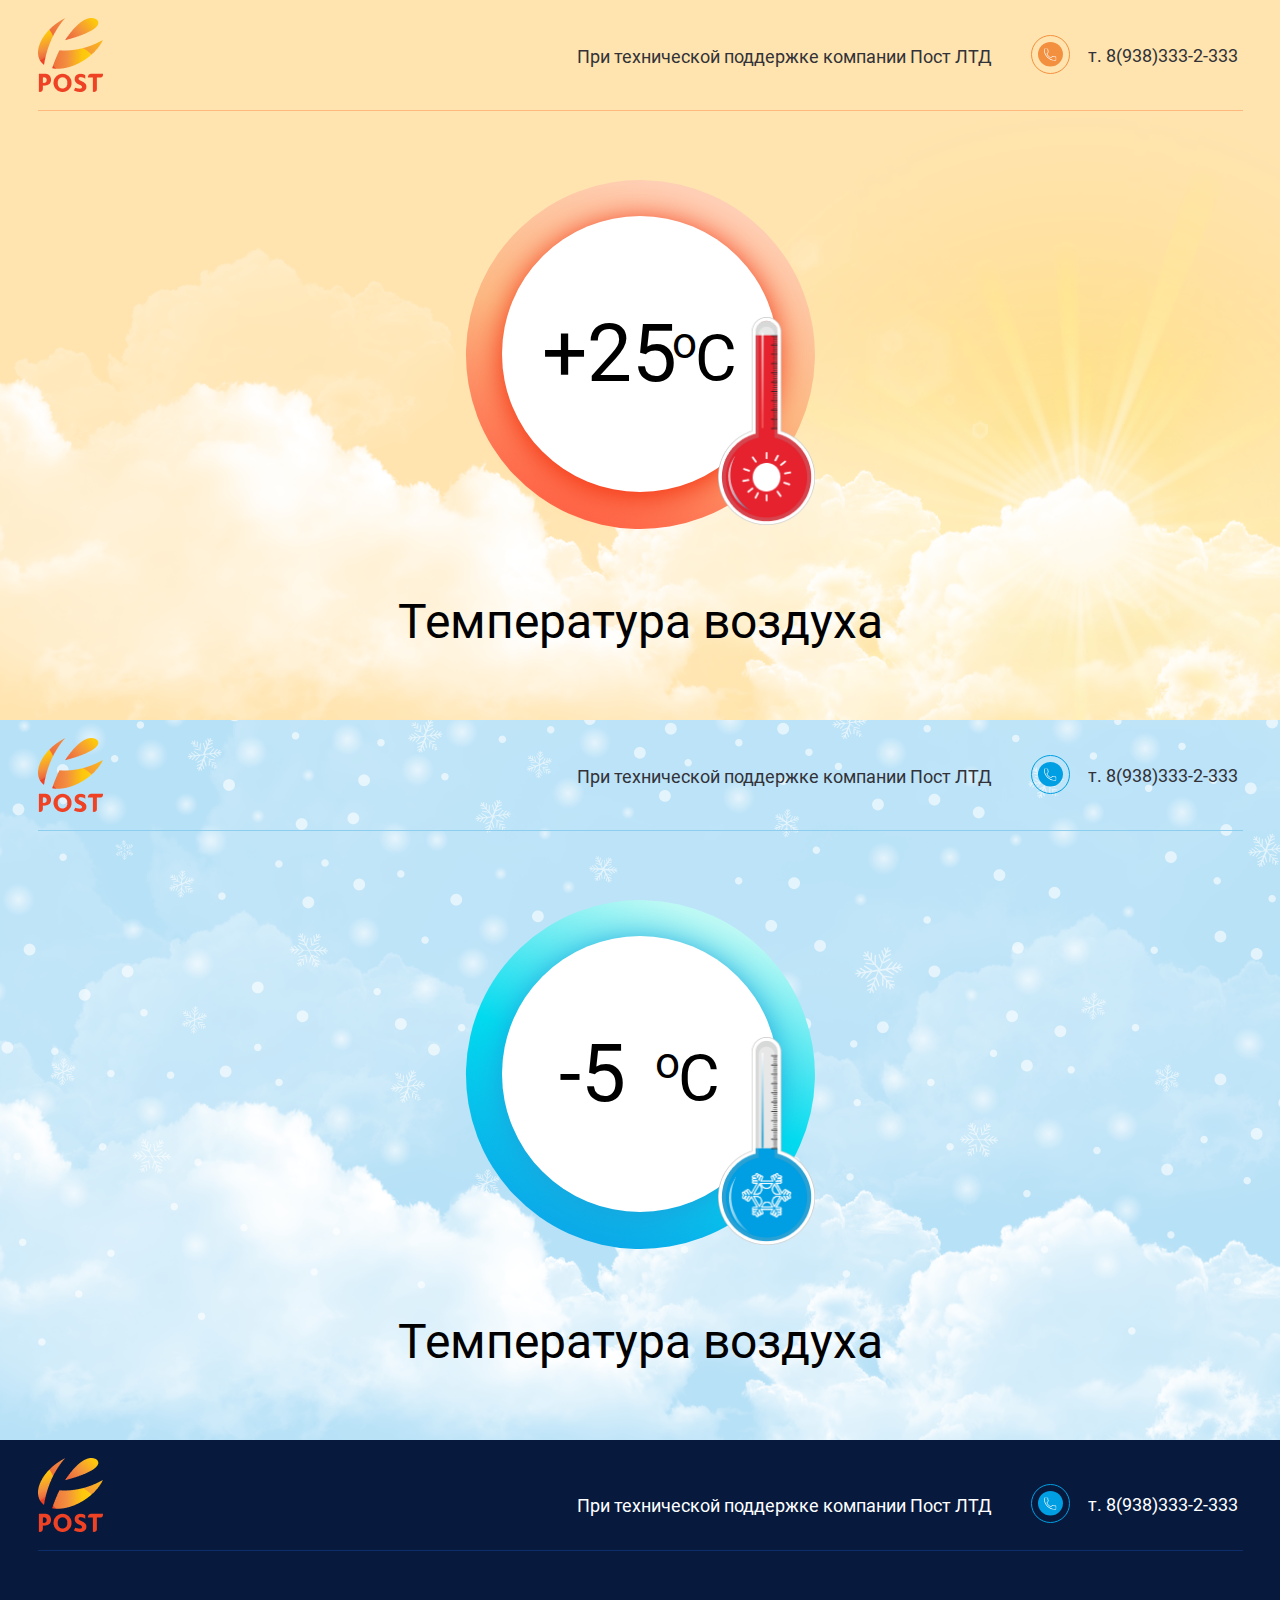
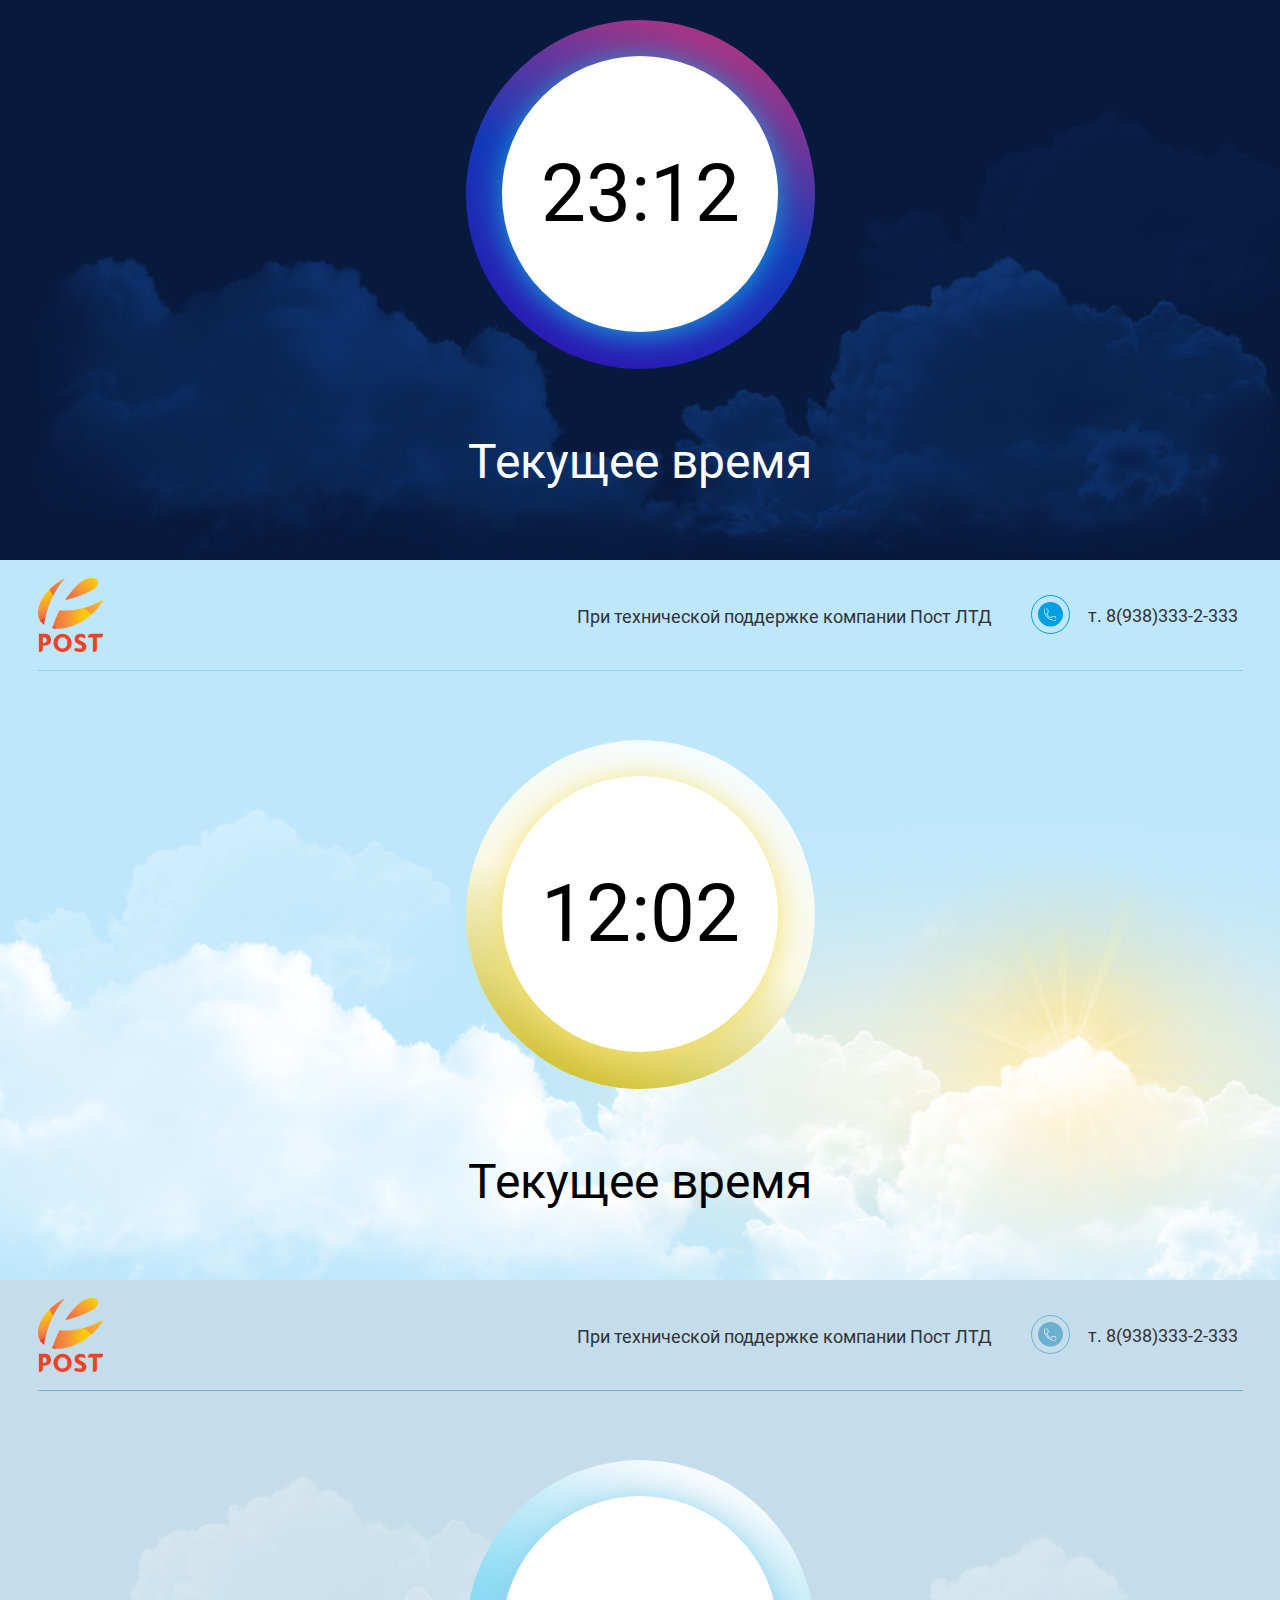
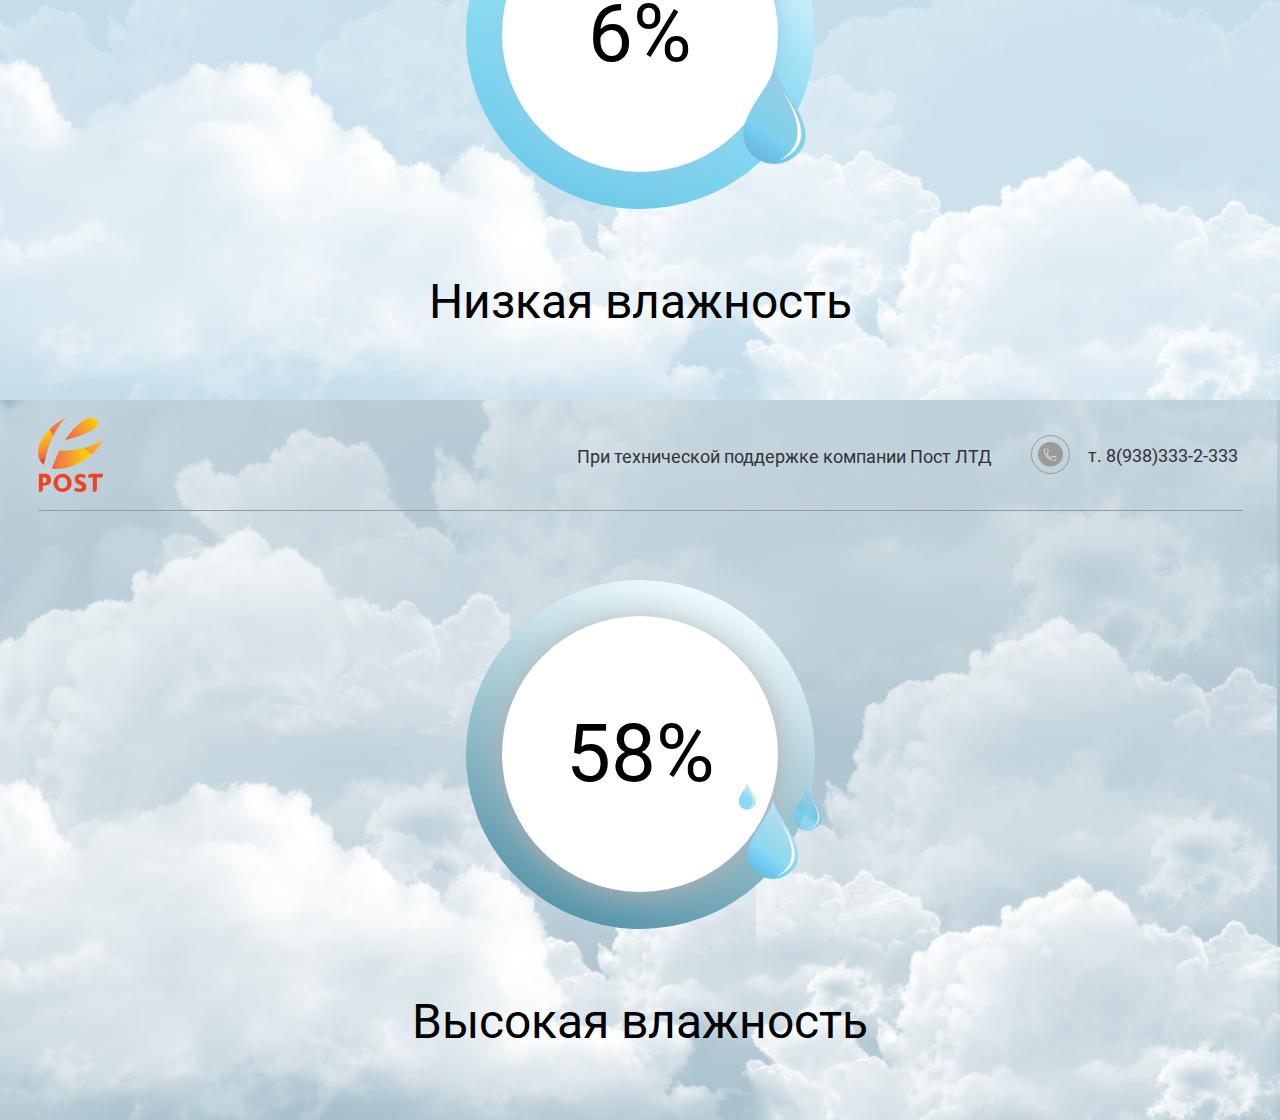
==== markup/index.html @ 9f325e2d "28/10" ====
<!DOCTYPE html>
<html lang="ru">

<head>
  <meta charset="UTF-8">
  <title>Погода</title>
  <meta name="viewport" content="width=device-width, initial-scale=1.0, maximum-scale=1.0">
  <meta name="cmsmagazine" content="5a7189a28fb3dc68238dbdb44c9ea99c">
  <link rel="icon" type="image/png" sizes="16x16" href="">
  <link rel="stylesheet" href="css/style.min.css" data-inprogress="">

</head>

<body>
  <!-- Основной контент -->
  <div class="wrapper">
    <div class="box box_1">
      <div class="container">
        <header class="header">
          <img src="img/logo.png" class="logo">
          <div class="top_content">
            <p>При технической поддержке компании Пост ЛТД</p>
            <a href="tel:+8(938)333-2-333">
              <span class="svg">
                <svg width="39" height="40" viewBox="0 0 39 40" fill="none" xmlns="http://www.w3.org/2000/svg">
                  <g>
                    <ellipse cx="19.4727" cy="19.25" rx="12.4727" ry="12.25" fill="#F3903F"></ellipse>
                  </g>
                  <g clip-path="url(#clip0)">
                    <path d="M24.3961 21.513C23.6268 21.513 22.8732 21.395 22.1583 21.1629C21.8097 21.045 21.4145 21.1359 21.1848 21.3654L19.7688 22.4157C18.1447 21.5646 17.1049 20.544 16.2489 18.9592L17.2893 17.6014C17.5513 17.3435 17.6451 16.9676 17.5329 16.615C17.2959 15.9096 17.1751 15.1688 17.1751 14.4145C17.1751 13.8813 16.7333 13.4474 16.1904 13.4474H13.8928C13.3499 13.4474 12.9081 13.8813 12.9081 14.4145C12.9081 20.6355 18.062 25.6974 24.3961 25.6974C24.939 25.6974 25.3808 25.2635 25.3808 24.7303V22.4801C25.3808 21.9469 24.939 21.513 24.3961 21.513ZM24.7244 24.7303C24.7244 24.9082 24.5767 25.0526 24.3961 25.0526C18.4237 25.0526 13.5646 20.2803 13.5646 14.4145C13.5646 14.2365 13.7123 14.0921 13.8928 14.0921H16.1904C16.371 14.0921 16.5187 14.2365 16.5187 14.4145C16.5187 15.2378 16.65 16.0463 16.9073 16.8129C16.9453 16.9335 16.9145 17.0579 16.7944 17.1804L15.5996 18.7342C15.5241 18.8328 15.5123 18.965 15.5694 19.0746C16.5429 20.9527 17.7252 22.1146 19.6513 23.0836C19.7622 23.1403 19.8981 23.1287 19.9985 23.054L21.6148 21.8509C21.7027 21.7658 21.832 21.7361 21.9489 21.7741C22.734 22.0288 23.5572 22.1578 24.3962 22.1578C24.5767 22.1578 24.7244 22.3022 24.7244 22.4801L24.7244 24.7303Z" fill="white"></path>
                  </g>
                  <circle cx="19.5" cy="19.5" r="19" stroke="#F3903F"></circle>
                  <defs>
                    <filter id="filter0_d" x="3" y="7" width="32.9454" height="32.5" filterUnits="userSpaceOnUse" color-interpolation-filters="sRGB">
                      <feFlood flood-opacity="0" result="BackgroundImageFix"></feFlood>
                      <feColorMatrix in="SourceAlpha" type="matrix" values="0 0 0 0 0 0 0 0 0 0 0 0 0 0 0 0 0 0 127 0"></feColorMatrix>
                      <feOffset dy="4"></feOffset>
                      <feGaussianBlur stdDeviation="2"></feGaussianBlur>
                      <feColorMatrix type="matrix" values="0 0 0 0 0.9875 0 0 0 0 0.67294 0 0 0 0 0.415573 0 0 0 1 0"></feColorMatrix>
                      <feBlend mode="normal" in2="BackgroundImageFix" result="effect1_dropShadow"></feBlend>
                      <feBlend mode="normal" in="SourceGraphic" in2="effect1_dropShadow" result="shape"></feBlend>
                    </filter>
                    <clipPath id="clip0">
                      <rect width="12.4727" height="12.25" fill="white" transform="translate(12.9081 13.4474)"></rect>
                    </clipPath>
                  </defs>
                </svg>
              </span>
              т. 8(938)333-2-333
            </a>
          </div>
        </header>
        <div class="content">
          <div class="weather_box">
            <span class="circle_about"></span>
            <div class="circle">
              <p class="temperature"><strong>+25</strong><span class="cels">C</span><img src="img/icon_1.png" class="icon"></p>
            </div>
          </div>
          <p>Температура воздуха</p>
        </div>
      </div>
    </div>
    <div class="box box_2">
      <div class="container">
        <header class="header">
          <img src="img/logo.png" class="logo">
          <div class="top_content">
            <p>При технической поддержке компании Пост ЛТД</p>
            <a href="tel:+8(938)333-2-333">
              <span class="svg">
                <svg width="39" height="40" viewBox="0 0 39 40" fill="none" xmlns="http://www.w3.org/2000/svg">
                  <g>
                    <ellipse cx="19.4727" cy="19.25" rx="12.4727" ry="12.25" fill="#009ee2"></ellipse>
                  </g>
                  <g clip-path="url(#clip0)">
                    <path d="M24.3961 21.513C23.6268 21.513 22.8732 21.395 22.1583 21.1629C21.8097 21.045 21.4145 21.1359 21.1848 21.3654L19.7688 22.4157C18.1447 21.5646 17.1049 20.544 16.2489 18.9592L17.2893 17.6014C17.5513 17.3435 17.6451 16.9676 17.5329 16.615C17.2959 15.9096 17.1751 15.1688 17.1751 14.4145C17.1751 13.8813 16.7333 13.4474 16.1904 13.4474H13.8928C13.3499 13.4474 12.9081 13.8813 12.9081 14.4145C12.9081 20.6355 18.062 25.6974 24.3961 25.6974C24.939 25.6974 25.3808 25.2635 25.3808 24.7303V22.4801C25.3808 21.9469 24.939 21.513 24.3961 21.513ZM24.7244 24.7303C24.7244 24.9082 24.5767 25.0526 24.3961 25.0526C18.4237 25.0526 13.5646 20.2803 13.5646 14.4145C13.5646 14.2365 13.7123 14.0921 13.8928 14.0921H16.1904C16.371 14.0921 16.5187 14.2365 16.5187 14.4145C16.5187 15.2378 16.65 16.0463 16.9073 16.8129C16.9453 16.9335 16.9145 17.0579 16.7944 17.1804L15.5996 18.7342C15.5241 18.8328 15.5123 18.965 15.5694 19.0746C16.5429 20.9527 17.7252 22.1146 19.6513 23.0836C19.7622 23.1403 19.8981 23.1287 19.9985 23.054L21.6148 21.8509C21.7027 21.7658 21.832 21.7361 21.9489 21.7741C22.734 22.0288 23.5572 22.1578 24.3962 22.1578C24.5767 22.1578 24.7244 22.3022 24.7244 22.4801L24.7244 24.7303Z" fill="white"></path>
                  </g>
                  <circle cx="19.5" cy="19.5" r="19" stroke="#009ee2"></circle>
                  <defs>
                    <filter id="filter0_d" x="3" y="7" width="32.9454" height="32.5" filterUnits="userSpaceOnUse" color-interpolation-filters="sRGB">
                      <feFlood flood-opacity="0" result="BackgroundImageFix"></feFlood>
                      <feColorMatrix in="SourceAlpha" type="matrix" values="0 0 0 0 0 0 0 0 0 0 0 0 0 0 0 0 0 0 127 0"></feColorMatrix>
                      <feOffset dy="4"></feOffset>
                      <feGaussianBlur stdDeviation="2"></feGaussianBlur>
                      <feColorMatrix type="matrix" values="0 0 0 0 0.9875 0 0 0 0 0.67294 0 0 0 0 0.415573 0 0 0 1 0"></feColorMatrix>
                      <feBlend mode="normal" in2="BackgroundImageFix" result="effect1_dropShadow"></feBlend>
                      <feBlend mode="normal" in="SourceGraphic" in2="effect1_dropShadow" result="shape"></feBlend>
                    </filter>
                    <clipPath id="clip0">
                      <rect width="12.4727" height="12.25" fill="white" transform="translate(12.9081 13.4474)"></rect>
                    </clipPath>
                  </defs>
                </svg>
              </span>
              т. 8(938)333-2-333
            </a>
          </div>
        </header>
        <div class="content">
          <div class="weather_box">
            <span class="circle_about"></span>
            <div class="circle">
              <p class="temperature"><strong>-5</strong><span class="cels">C</span><img src="img/icon_3.png" class="icon"></p>
            </div>
          </div>
          <p>Температура воздуха</p>
        </div>
      </div>
    </div>
    <div class="box box_3">
      <div class="container">
        <header class="header">
          <img src="img/logo.png" class="logo">
          <div class="top_content">
            <p>При технической поддержке компании Пост ЛТД</p>
            <a href="tel:+8(938)333-2-333">
              <span class="svg">
                <svg width="39" height="40" viewBox="0 0 39 40" fill="none" xmlns="http://www.w3.org/2000/svg">
                  <g>
                    <ellipse cx="19.4727" cy="19.25" rx="12.4727" ry="12.25" fill="#009ee2"></ellipse>
                  </g>
                  <g clip-path="url(#clip0)">
                    <path d="M24.3961 21.513C23.6268 21.513 22.8732 21.395 22.1583 21.1629C21.8097 21.045 21.4145 21.1359 21.1848 21.3654L19.7688 22.4157C18.1447 21.5646 17.1049 20.544 16.2489 18.9592L17.2893 17.6014C17.5513 17.3435 17.6451 16.9676 17.5329 16.615C17.2959 15.9096 17.1751 15.1688 17.1751 14.4145C17.1751 13.8813 16.7333 13.4474 16.1904 13.4474H13.8928C13.3499 13.4474 12.9081 13.8813 12.9081 14.4145C12.9081 20.6355 18.062 25.6974 24.3961 25.6974C24.939 25.6974 25.3808 25.2635 25.3808 24.7303V22.4801C25.3808 21.9469 24.939 21.513 24.3961 21.513ZM24.7244 24.7303C24.7244 24.9082 24.5767 25.0526 24.3961 25.0526C18.4237 25.0526 13.5646 20.2803 13.5646 14.4145C13.5646 14.2365 13.7123 14.0921 13.8928 14.0921H16.1904C16.371 14.0921 16.5187 14.2365 16.5187 14.4145C16.5187 15.2378 16.65 16.0463 16.9073 16.8129C16.9453 16.9335 16.9145 17.0579 16.7944 17.1804L15.5996 18.7342C15.5241 18.8328 15.5123 18.965 15.5694 19.0746C16.5429 20.9527 17.7252 22.1146 19.6513 23.0836C19.7622 23.1403 19.8981 23.1287 19.9985 23.054L21.6148 21.8509C21.7027 21.7658 21.832 21.7361 21.9489 21.7741C22.734 22.0288 23.5572 22.1578 24.3962 22.1578C24.5767 22.1578 24.7244 22.3022 24.7244 22.4801L24.7244 24.7303Z" fill="white"></path>
                  </g>
                  <circle cx="19.5" cy="19.5" r="19" stroke="#009ee2"></circle>
                  <defs>
                    <filter id="filter0_d" x="3" y="7" width="32.9454" height="32.5" filterUnits="userSpaceOnUse" color-interpolation-filters="sRGB">
                      <feFlood flood-opacity="0" result="BackgroundImageFix"></feFlood>
                      <feColorMatrix in="SourceAlpha" type="matrix" values="0 0 0 0 0 0 0 0 0 0 0 0 0 0 0 0 0 0 127 0"></feColorMatrix>
                      <feOffset dy="4"></feOffset>
                      <feGaussianBlur stdDeviation="2"></feGaussianBlur>
                      <feColorMatrix type="matrix" values="0 0 0 0 0.9875 0 0 0 0 0.67294 0 0 0 0 0.415573 0 0 0 1 0"></feColorMatrix>
                      <feBlend mode="normal" in2="BackgroundImageFix" result="effect1_dropShadow"></feBlend>
                      <feBlend mode="normal" in="SourceGraphic" in2="effect1_dropShadow" result="shape"></feBlend>
                    </filter>
                    <clipPath id="clip0">
                      <rect width="12.4727" height="12.25" fill="white" transform="translate(12.9081 13.4474)"></rect>
                    </clipPath>
                  </defs>
                </svg>
              </span>
              т. 8(938)333-2-333
            </a>
          </div>
        </header>
        <div class="content">
          <div class="weather_box">
            <span class="circle_about"></span>
            <div class="circle">
              <p class="temperature"><strong>23:12</strong></p>
            </div>
          </div>
          <p>Текущее время</p>
        </div>
      </div>
    </div>
    <div class="box box_4">
      <div class="container">
        <header class="header">
          <img src="img/logo.png" class="logo">
          <div class="top_content">
            <p>При технической поддержке компании Пост ЛТД</p>
            <a href="tel:+8(938)333-2-333">
              <span class="svg">
                <svg width="39" height="40" viewBox="0 0 39 40" fill="none" xmlns="http://www.w3.org/2000/svg">
                  <g>
                    <ellipse cx="19.4727" cy="19.25" rx="12.4727" ry="12.25" fill="#009ee2"></ellipse>
                  </g>
                  <g clip-path="url(#clip0)">
                    <path d="M24.3961 21.513C23.6268 21.513 22.8732 21.395 22.1583 21.1629C21.8097 21.045 21.4145 21.1359 21.1848 21.3654L19.7688 22.4157C18.1447 21.5646 17.1049 20.544 16.2489 18.9592L17.2893 17.6014C17.5513 17.3435 17.6451 16.9676 17.5329 16.615C17.2959 15.9096 17.1751 15.1688 17.1751 14.4145C17.1751 13.8813 16.7333 13.4474 16.1904 13.4474H13.8928C13.3499 13.4474 12.9081 13.8813 12.9081 14.4145C12.9081 20.6355 18.062 25.6974 24.3961 25.6974C24.939 25.6974 25.3808 25.2635 25.3808 24.7303V22.4801C25.3808 21.9469 24.939 21.513 24.3961 21.513ZM24.7244 24.7303C24.7244 24.9082 24.5767 25.0526 24.3961 25.0526C18.4237 25.0526 13.5646 20.2803 13.5646 14.4145C13.5646 14.2365 13.7123 14.0921 13.8928 14.0921H16.1904C16.371 14.0921 16.5187 14.2365 16.5187 14.4145C16.5187 15.2378 16.65 16.0463 16.9073 16.8129C16.9453 16.9335 16.9145 17.0579 16.7944 17.1804L15.5996 18.7342C15.5241 18.8328 15.5123 18.965 15.5694 19.0746C16.5429 20.9527 17.7252 22.1146 19.6513 23.0836C19.7622 23.1403 19.8981 23.1287 19.9985 23.054L21.6148 21.8509C21.7027 21.7658 21.832 21.7361 21.9489 21.7741C22.734 22.0288 23.5572 22.1578 24.3962 22.1578C24.5767 22.1578 24.7244 22.3022 24.7244 22.4801L24.7244 24.7303Z" fill="white"></path>
                  </g>
                  <circle cx="19.5" cy="19.5" r="19" stroke="#009ee2"></circle>
                  <defs>
                    <filter id="filter0_d" x="3" y="7" width="32.9454" height="32.5" filterUnits="userSpaceOnUse" color-interpolation-filters="sRGB">
                      <feFlood flood-opacity="0" result="BackgroundImageFix"></feFlood>
                      <feColorMatrix in="SourceAlpha" type="matrix" values="0 0 0 0 0 0 0 0 0 0 0 0 0 0 0 0 0 0 127 0"></feColorMatrix>
                      <feOffset dy="4"></feOffset>
                      <feGaussianBlur stdDeviation="2"></feGaussianBlur>
                      <feColorMatrix type="matrix" values="0 0 0 0 0.9875 0 0 0 0 0.67294 0 0 0 0 0.415573 0 0 0 1 0"></feColorMatrix>
                      <feBlend mode="normal" in2="BackgroundImageFix" result="effect1_dropShadow"></feBlend>
                      <feBlend mode="normal" in="SourceGraphic" in2="effect1_dropShadow" result="shape"></feBlend>
                    </filter>
                    <clipPath id="clip0">
                      <rect width="12.4727" height="12.25" fill="white" transform="translate(12.9081 13.4474)"></rect>
                    </clipPath>
                  </defs>
                </svg>
              </span>
              т. 8(938)333-2-333
            </a>
          </div>
        </header>
        <div class="content">
          <div class="weather_box">
            <span class="circle_about"></span>
            <div class="circle">
              <p class="temperature"><strong>12:02</strong></p>
            </div>
          </div>
          <p>Текущее время</p>
        </div>
      </div>
    </div>
    <div class="box box_5">
      <div class="container">
        <header class="header">
          <img src="img/logo.png" class="logo">
          <div class="top_content">
            <p>При технической поддержке компании Пост ЛТД</p>
            <a href="tel:+8(938)333-2-333">
              <span class="svg">
                <svg width="39" height="40" viewBox="0 0 39 40" fill="none" xmlns="http://www.w3.org/2000/svg">
                  <g>
                    <ellipse cx="19.4727" cy="19.25" rx="12.4727" ry="12.25" fill="#6bb1cf"></ellipse>
                  </g>
                  <g clip-path="url(#clip0)">
                    <path d="M24.3961 21.513C23.6268 21.513 22.8732 21.395 22.1583 21.1629C21.8097 21.045 21.4145 21.1359 21.1848 21.3654L19.7688 22.4157C18.1447 21.5646 17.1049 20.544 16.2489 18.9592L17.2893 17.6014C17.5513 17.3435 17.6451 16.9676 17.5329 16.615C17.2959 15.9096 17.1751 15.1688 17.1751 14.4145C17.1751 13.8813 16.7333 13.4474 16.1904 13.4474H13.8928C13.3499 13.4474 12.9081 13.8813 12.9081 14.4145C12.9081 20.6355 18.062 25.6974 24.3961 25.6974C24.939 25.6974 25.3808 25.2635 25.3808 24.7303V22.4801C25.3808 21.9469 24.939 21.513 24.3961 21.513ZM24.7244 24.7303C24.7244 24.9082 24.5767 25.0526 24.3961 25.0526C18.4237 25.0526 13.5646 20.2803 13.5646 14.4145C13.5646 14.2365 13.7123 14.0921 13.8928 14.0921H16.1904C16.371 14.0921 16.5187 14.2365 16.5187 14.4145C16.5187 15.2378 16.65 16.0463 16.9073 16.8129C16.9453 16.9335 16.9145 17.0579 16.7944 17.1804L15.5996 18.7342C15.5241 18.8328 15.5123 18.965 15.5694 19.0746C16.5429 20.9527 17.7252 22.1146 19.6513 23.0836C19.7622 23.1403 19.8981 23.1287 19.9985 23.054L21.6148 21.8509C21.7027 21.7658 21.832 21.7361 21.9489 21.7741C22.734 22.0288 23.5572 22.1578 24.3962 22.1578C24.5767 22.1578 24.7244 22.3022 24.7244 22.4801L24.7244 24.7303Z" fill="white"></path>
                  </g>
                  <circle cx="19.5" cy="19.5" r="19" stroke="#6bb1cf"></circle>
                  <defs>
                    <filter id="filter0_d" x="3" y="7" width="32.9454" height="32.5" filterUnits="userSpaceOnUse" color-interpolation-filters="sRGB">
                      <feFlood flood-opacity="0" result="BackgroundImageFix"></feFlood>
                      <feColorMatrix in="SourceAlpha" type="matrix" values="0 0 0 0 0 0 0 0 0 0 0 0 0 0 0 0 0 0 127 0"></feColorMatrix>
                      <feOffset dy="4"></feOffset>
                      <feGaussianBlur stdDeviation="2"></feGaussianBlur>
                      <feColorMatrix type="matrix" values="0 0 0 0 0.9875 0 0 0 0 0.67294 0 0 0 0 0.415573 0 0 0 1 0"></feColorMatrix>
                      <feBlend mode="normal" in2="BackgroundImageFix" result="effect1_dropShadow"></feBlend>
                      <feBlend mode="normal" in="SourceGraphic" in2="effect1_dropShadow" result="shape"></feBlend>
                    </filter>
                    <clipPath id="clip0">
                      <rect width="12.4727" height="12.25" fill="white" transform="translate(12.9081 13.4474)"></rect>
                    </clipPath>
                  </defs>
                </svg>
              </span>
              т. 8(938)333-2-333
            </a>
          </div>
        </header>
        <div class="content">
          <div class="weather_box">
            <span class="circle_about"></span>
            <div class="circle">
              <p class="temperature"><strong>6%</strong><img src="img/icon_4.png" class="icon"></p>
            </div>
          </div>
          <p>Низкая влажность</p>
        </div>
      </div>
    </div>
    <div class="box box_6">
      <div class="container">
        <header class="header">
          <img src="img/logo.png" class="logo">
          <div class="top_content">
            <p>При технической поддержке компании Пост ЛТД</p>
            <a href="tel:+8(938)333-2-333">
              <span class="svg">
                <svg width="39" height="40" viewBox="0 0 39 40" fill="none" xmlns="http://www.w3.org/2000/svg">
                  <g>
                    <ellipse cx="19.4727" cy="19.25" rx="12.4727" ry="12.25" fill="#999a9a"></ellipse>
                  </g>
                  <g clip-path="url(#clip0)">
                    <path d="M24.3961 21.513C23.6268 21.513 22.8732 21.395 22.1583 21.1629C21.8097 21.045 21.4145 21.1359 21.1848 21.3654L19.7688 22.4157C18.1447 21.5646 17.1049 20.544 16.2489 18.9592L17.2893 17.6014C17.5513 17.3435 17.6451 16.9676 17.5329 16.615C17.2959 15.9096 17.1751 15.1688 17.1751 14.4145C17.1751 13.8813 16.7333 13.4474 16.1904 13.4474H13.8928C13.3499 13.4474 12.9081 13.8813 12.9081 14.4145C12.9081 20.6355 18.062 25.6974 24.3961 25.6974C24.939 25.6974 25.3808 25.2635 25.3808 24.7303V22.4801C25.3808 21.9469 24.939 21.513 24.3961 21.513ZM24.7244 24.7303C24.7244 24.9082 24.5767 25.0526 24.3961 25.0526C18.4237 25.0526 13.5646 20.2803 13.5646 14.4145C13.5646 14.2365 13.7123 14.0921 13.8928 14.0921H16.1904C16.371 14.0921 16.5187 14.2365 16.5187 14.4145C16.5187 15.2378 16.65 16.0463 16.9073 16.8129C16.9453 16.9335 16.9145 17.0579 16.7944 17.1804L15.5996 18.7342C15.5241 18.8328 15.5123 18.965 15.5694 19.0746C16.5429 20.9527 17.7252 22.1146 19.6513 23.0836C19.7622 23.1403 19.8981 23.1287 19.9985 23.054L21.6148 21.8509C21.7027 21.7658 21.832 21.7361 21.9489 21.7741C22.734 22.0288 23.5572 22.1578 24.3962 22.1578C24.5767 22.1578 24.7244 22.3022 24.7244 22.4801L24.7244 24.7303Z" fill="white"></path>
                  </g>
                  <circle cx="19.5" cy="19.5" r="19" stroke="#999a9a"></circle>
                  <defs>
                    <filter id="filter0_d" x="3" y="7" width="32.9454" height="32.5" filterUnits="userSpaceOnUse" color-interpolation-filters="sRGB">
                      <feFlood flood-opacity="0" result="BackgroundImageFix"></feFlood>
                      <feColorMatrix in="SourceAlpha" type="matrix" values="0 0 0 0 0 0 0 0 0 0 0 0 0 0 0 0 0 0 127 0"></feColorMatrix>
                      <feOffset dy="4"></feOffset>
                      <feGaussianBlur stdDeviation="2"></feGaussianBlur>
                      <feColorMatrix type="matrix" values="0 0 0 0 0.9875 0 0 0 0 0.67294 0 0 0 0 0.415573 0 0 0 1 0"></feColorMatrix>
                      <feBlend mode="normal" in2="BackgroundImageFix" result="effect1_dropShadow"></feBlend>
                      <feBlend mode="normal" in="SourceGraphic" in2="effect1_dropShadow" result="shape"></feBlend>
                    </filter>
                    <clipPath id="clip0">
                      <rect width="12.4727" height="12.25" fill="white" transform="translate(12.9081 13.4474)"></rect>
                    </clipPath>
                  </defs>
                </svg>
              </span>
              т. 8(938)333-2-333
            </a>
          </div>
        </header>
        <div class="content">
          <div class="weather_box">
            <span class="circle_about"></span>
            <div class="circle">
              <p class="temperature"><strong>58%</strong><img src="img/icon_2.png" class="icon"></p>
            </div>
          </div>
          <p>Высокая влажность</p>
        </div>
      </div>
    </div>
  </div>

  <!-- Скрипты -->
  <script src="js/jquery-3.4.1.min.js"></script>
  <script src="js/main.min.js"></script>



</body>

</html>
---- markup/css/style.min.css ----
@charset 'UTF-8';@font-face{font-family:'Roboto-Regular';font-weight:400;font-style:normal;src:url(../fonts/Roboto-Regular.eot);src:local('Roboto'),local('Roboto-Regular'),url(../fonts/Roboto-Regular.eot?#iefix) format('embedded-opentype'),url(../fonts/Roboto-Regular.woff) format('woff'),url(../fonts/Roboto-Regular.ttf) format('truetype')}@font-face{font-family:'fontello';font-weight:400;font-style:normal;src:url(../fonts/fontello.eot?14732627);src:url(../fonts/fontello.eot?14732627#iefix) format('embedded-opentype'),url(../fonts/fontello.woff2?14732627) format('woff2'),url(../fonts/fontello.woff?14732627) format('woff'),url(../fonts/fontello.ttf?14732627) format('truetype'),url(../fonts/fontello.svg?14732627#fontello) format('svg')}[class*=' icon-']:before,[class^=icon-]:before{font-family:'fontello';font-weight:400;font-style:normal;font-variant:normal;line-height:1em;display:inline-block;width:1em;text-align:center;text-decoration:inherit;text-transform:none;speak:none;-webkit-font-smoothing:antialiased;-moz-osx-font-smoothing:grayscale}.icon-down-open:before{content:'\e800'}.icon-left-open:before{content:'\e801'}.icon-down-open-1:before{content:'\e802'}.icon-left-open-1:before{content:'\e803'}.icon-add:before{content:'\e804'}.icon-back:before{content:'\e805'}.icon-checked:before{content:'\e806'}.icon-right-open:before{content:'\e807'}.icon-right-open-1:before{content:'\e808'}.icon-down-arrow:before{content:'\e809'}.icon-up-open-1:before{content:'\e80a'}.icon-mail:before{content:'\e80b'}.icon-location:before{content:'\e80c'}.icon-left-arrow:before{content:'\e80d'}.icon-up-open:before{content:'\e80e'}.icon-user:before{content:'\e80f'}.icon-wall-clock:before{content:'\e810'}.icon-arrow:before{content:'\e811'}.icon-facebook:before{content:'\e812'}.icon-insta:before{content:'\e813'}.icon-phone:before{content:'\e814'}.icon-services:before{content:'\e815'}.icon-right:before{content:'\e816'}.icon-turnkey:before{content:'\e817'}.icon-brokerage:before{content:'\e818'}.icon-control:before{content:'\e819'}.icon-exploitation:before{content:'\e81a'}.icon-brokerage-1:before{content:'\e81b'}body,html{height:100%}html{-ms-text-size-adjust:100%;-webkit-text-size-adjust:100%;box-sizing:border-box;font-family:sans-serif;line-height:1.15}body,html,sub,sup{position:relative}body{margin:0;font-family:'DIN Pro';font-size:16px;font-weight:300;-webkit-font-smoothing:antialiased;-moz-osx-font-smoothing:grayscale;text-rendering:optimizeLegibility;line-height:27px}article,aside,details,figcaption,figure,footer,header,main,menu,nav,section{display:block}h1{font-size:2em;margin:.67em 0}figure{margin:1em 40px}hr{overflow:visible;box-sizing:content-box;height:0}code,kbd,pre,samp{font-family:monospace,monospace;font-size:1em}a{background-color:transparent;-webkit-text-decoration-skip:objects;cursor:pointer;transition:all .6s}a:active,a:hover{outline-width:0}abbr[title]{text-decoration:underline dotted;border-bottom:none;-webkit-text-decoration:underline dotted}b,strong{font-weight:bolder}dfn{font-style:italic}mark{color:#000;background-color:#ff0}small{font-size:80%}sub,sup{line-height:0;vertical-align:baseline}sub{bottom:-.25em;font-size:75%}sup{font-size:64%;font-weight:700;top:-.5em}audio,canvas,video{display:inline-block}audio:not([controls]){display:none;height:0}img{border-style:none;max-width:100%;height:auto}svg:not(:root){overflow:hidden}button,input,optgroup,select,textarea{font-family:sans-serif;font-size:100%;line-height:1.15;margin:0}button,input{overflow:visible}button,select{text-transform:none}[type=reset],[type=submit],button,html [type=button]{-webkit-appearance:button}[type=button]::-moz-focus-inner,[type=reset]::-moz-focus-inner,[type=submit]::-moz-focus-inner,button::-moz-focus-inner{padding:0;border-style:none}[type=button]:-moz-focusring,[type=reset]:-moz-focusring,[type=submit]:-moz-focusring,button:-moz-focusring{outline:1px dotted ButtonText}fieldset{margin:0 2px;padding:.35em .625em .75em;border:1px solid silver}legend{display:table;max-width:100%;white-space:normal;color:inherit}progress{display:inline-block;vertical-align:baseline}textarea{overflow:auto}[type=checkbox],[type=radio],legend{box-sizing:border-box;padding:0}[type=number]::-webkit-inner-spin-button,[type=number]::-webkit-outer-spin-button{height:auto}[type=search]{outline-offset:-2px;-webkit-appearance:textfield}[type=search]::-webkit-search-cancel-button,[type=search]::-webkit-search-decoration{-webkit-appearance:none}::-webkit-file-upload-button{font:inherit;-webkit-appearance:button}summary{display:list-item}[hidden],template{display:none}*{font-family:'Roboto-Regular';font-size:16px;font-weight:300;line-height:27px;box-sizing:border-box;padding:0;list-style:none;text-decoration:none;outline:0;text-rendering:optimizeLegibility;-webkit-font-smoothing:antialiased;-moz-osx-font-smoothing:grayscale;-webkit-tap-highlight-color:transparent;-ms-box-sizing:border-box;-o-box-sizing:border-box}:after,:before{box-sizing:inherit}.wrapper{position:relative;margin:0 auto}.main{overflow-x:hidden}.section{position:relative;z-index:1}*,ol li,ul li{margin:0}input[type=submit]{-webkit-appearance:none;-moz-appearance:none;-ms-appearance:none;-o-appearance:none;appearance:none}button{cursor:pointer}.clearfix:after{font-size:0;display:block;visibility:hidden;clear:both;height:0;content:' '}.container{position:relative;width:100%;padding:0 15px}.wrapper .box{overflow:hidden;background-repeat:no-repeat;background-size:cover}.wrapper .box .container .header{display:flex;padding:18px 0;justify-content:space-between;flex-wrap:wrap}.container,.wrapper .box .container .header .logo{margin:0 auto}.wrapper .box .container .header .top_content{display:flex;padding:15px 5px 10px 10px;justify-content:center;flex-wrap:wrap}.wrapper .box .container .content p,.wrapper .box .container .header .top_content p{font-size:18px;font-weight:400;font-style:normal;line-height:21px;margin:0;text-align:center;color:#323238}.wrapper .box .container .header .top_content a{font-size:18px;font-weight:500;font-style:normal;line-height:21px;position:relative;margin:0 auto;padding:12px 0 9px 45px;color:#323238}.wrapper .box .container .header .top_content a span{position:absolute;left:0;transform:translate(1px,-10px)}.wrapper .box .container .content{position:relative;padding:65px 0 70px}.wrapper .box .container .content .weather_box{position:relative;width:290px;height:290px;margin:0 auto 58px}.wrapper .box .container .content .weather_box .circle_about{position:absolute;z-index:1;top:4px;left:6px;width:279.29px;height:279.29px;transform:rotate(-20.86deg);border-radius:50%}.wrapper .box .container .content .weather_box .circle{position:relative;z-index:2;width:206px;height:206px;margin:0 auto;transform:translate(0,40px);border-radius:50%}.wrapper .box .container .content .weather_box .circle p{position:absolute;top:50%;left:50%;display:flex;width:100%;padding:0 30px;transform:translate(-50%,-50%);justify-content:space-around}.wrapper .box .container .content .weather_box .circle p strong{font-size:60px;font-weight:500;font-style:normal;line-height:94px;color:#000}.wrapper .box .container .content .weather_box .circle p .cels{font-size:44px;font-weight:500;font-style:normal;line-height:75px;position:relative;transform:translate(-1px,14px);color:#000}.wrapper .box .container .content .weather_box .circle p .cels:before{font-size:25px;position:absolute;top:-15px;left:-10px;content:'o';color:#000}.wrapper .box .container .content .weather_box .circle p .icon{position:absolute;right:0;display:block;width:35%;transform:translate(25px,15px)}.wrapper .box .container .content p{font-size:40px;line-height:56px;display:block;margin:0 auto;color:#000}.wrapper .box.box_1{background-image:url(../img/bg_1.png)}.wrapper .box.box_1 .container .header{border-bottom:1px solid #ffb87e}.wrapper .box.box_1 .container .header .top_content a span svg g{fill:'#F3903F'}.wrapper .box.box_1 .container .content .weather_box .circle_about{background:linear-gradient(222.59deg,#ffcfb5 15.71%,#fcb983 50.93%,#ff5f43 87.66%)}.wrapper .box.box_1 .container .content .weather_box .circle{background:#fff;box-shadow:0 4px 30px #f32d0b}.wrapper .box.box_2{background-image:url(../img/bg_2.png)}.wrapper .box.box_2 .container .header{border-bottom:1px solid #8dcdee}.wrapper .box.box_2 .container .content .weather_box .circle_about{background:linear-gradient(222.59deg,#bcf8f4 15.71%,#03dbef 50.93%,#0da6e8 87.66%)}.wrapper .box.box_2 .container .content .weather_box .circle{background:#fff;box-shadow:0 4px 30px #1ca2db}.wrapper .box.box_3{background-image:url(../img/bg_3.png)}.wrapper .box.box_3 .container .header{border-bottom:1px solid #0e2e6b}.wrapper .box.box_3 .container .header .top_content{display:flex;padding:24px 5px 10px 10px;justify-content:flex-end}.wrapper .box.box_3 .container .content p,.wrapper .box.box_3 .container .header .top_content a,.wrapper .box.box_3 .container .header .top_content p{color:#fff}.wrapper .box.box_3 .container .content .weather_box .circle_about{background:linear-gradient(222.59deg,#a43585 15.71%,#1338ba 50.93%,#2d18b2 87.66%)}.wrapper .box.box_3 .container .content .weather_box .circle{background:#fff;box-shadow:0 4px 30px #1ca2db}.wrapper .box.box_4{background-image:url(../img/bg_4.png)}.wrapper .box.box_4 .container .header{border-bottom:1px solid #8dcdee}.wrapper .box.box_4 .container .content .weather_box .circle_about{background:linear-gradient(222.59deg,rgba(255,255,255,.8537) 15.71%,#faf9e8 50.93%,#d0c02e 87.66%)}.wrapper .box.box_4 .container .content .weather_box .circle{background:#fff;box-shadow:0 4px 30px #f4e06a}.wrapper .box.box_5{background-image:url(../img/bg_5.png)}.wrapper .box.box_5 .container .header{border-bottom:1px solid #6bb1cf}.wrapper .box.box_5 .container .content .weather_box .circle_about{background:linear-gradient(222.59deg,rgba(255,255,255,.8537) 15.71%,#90ddf5 50.93%,#6ccae8 87.66%)}.wrapper .box.box_5 .container .content .weather_box .circle{background:#fff;box-shadow:0 4px 30px #8dcfeb}.wrapper .box.box_5 .container .content .weather_box .circle p .icon{transform:translate(40px,80px)}.wrapper .box.box_6{background-image:url(../img/bg_6.png)}.wrapper .box.box_6 .container .header{border-bottom:1px solid #999a9a}.wrapper .box.box_6 .container .content .weather_box .circle_about{background:linear-gradient(222.59deg,#ecf9fd 15.71%,#9fc5d1 50.93%,#5393a8 87.66%)}.wrapper .box.box_6 .container .content .weather_box .circle{background:#fff;box-shadow:0 4px 30px #b1b2b3}.wrapper .box.box_6 .container .content .weather_box .circle p .icon{transform:translate(49px,76px)}@media (min-width:768px){.container{width:648px;padding:0}.wrapper .box{background-repeat:no-repeat;background-size:cover}.wrapper .box .container .header{display:flex;padding:18px 0;justify-content:space-between}.wrapper .box .container .header .logo{margin:0}.wrapper .box .container .header .top_content{display:flex;padding:15px 5px 10px 10px;justify-content:flex-end}.wrapper .box .container .header .top_content p{font-size:18px;font-weight:400;font-style:normal;line-height:21px;margin:13px 38px 0 0;color:#323238}.wrapper .box .container .header .top_content a{font-size:18px;font-weight:500;font-style:normal;line-height:21px;position:relative;padding:12px 0 0 58px;color:#323238}.wrapper .box .container .header .top_content a span{position:absolute;left:0;transform:translate(1px,-10px)}.wrapper .box .container .content{position:relative;padding:65px 0 70px}.wrapper .box .container .content .weather_box{position:relative;width:360px;height:360px;margin:0 auto 58px}.wrapper .box .container .content .weather_box .circle_about{position:absolute;z-index:1;top:4px;left:6px;width:349.29px;height:349.29px;transform:rotate(-20.86deg);border-radius:50%}.wrapper .box .container .content .weather_box .circle{position:relative;z-index:2;width:276px;height:276px;margin:0 auto;transform:translate(0,40px);border-radius:50%}.wrapper .box .container .content .weather_box .circle p{position:absolute;top:50%;left:50%;display:flex;width:100%;padding:0 30px;transform:translate(-50%,-50%);justify-content:space-around}.wrapper .box .container .content .weather_box .circle p strong{font-size:80px;font-weight:500;font-style:normal;line-height:94px;color:#000}.wrapper .box .container .content .weather_box .circle p .cels{font-size:64px;font-weight:500;font-style:normal;line-height:75px;position:relative;transform:translate(-1px,14px);color:#000}.wrapper .box .container .content .weather_box .circle p .cels:before{font-size:44px;position:absolute;top:-15px;left:-23px;content:'o';color:#000}.wrapper .box .container .content .weather_box .circle p .icon{position:absolute;right:0;display:block;transform:translate(37px,10px)}.wrapper .box .container .content p{font-size:48px;font-weight:400;font-style:normal;line-height:56px;display:block;margin:0 auto;text-align:center;color:#000}.wrapper .box.box_1{background-image:url(../img/bg_1.png)}.wrapper .box.box_1 .container .header{border-bottom:1px solid #ffb87e}.wrapper .box.box_1 .container .content .weather_box .circle_about{background:linear-gradient(222.59deg,#ffcfb5 15.71%,#fcb983 50.93%,#ff5f43 87.66%)}.wrapper .box.box_1 .container .content .weather_box .circle{background:#fff;box-shadow:0 4px 30px #f32d0b}.wrapper .box.box_2{background-image:url(../img/bg_2.png)}.wrapper .box.box_2 .container .header{border-bottom:1px solid #8dcdee}.wrapper .box.box_2 .container .content .weather_box .circle_about{background:linear-gradient(222.59deg,#bcf8f4 15.71%,#03dbef 50.93%,#0da6e8 87.66%)}.wrapper .box.box_2 .container .content .weather_box .circle{background:#fff;box-shadow:0 4px 30px #1ca2db}.wrapper .box.box_3{background-image:url(../img/bg_3.png)}.wrapper .box.box_3 .container .header{border-bottom:1px solid #0e2e6b}.wrapper .box.box_3 .container .header .top_content{display:flex;padding:24px 5px 10px 10px;justify-content:flex-end}.wrapper .box.box_3 .container .content p,.wrapper .box.box_3 .container .header .top_content a span,.wrapper .box.box_3 .container .header .top_content p{color:#fff}.wrapper .box.box_3 .container .content .weather_box .circle_about{background:linear-gradient(222.59deg,#a43585 15.71%,#1338ba 50.93%,#2d18b2 87.66%)}.wrapper .box.box_3 .container .content .weather_box .circle{background:#fff;box-shadow:0 4px 30px #1ca2db}.wrapper .box.box_4{background-image:url(../img/bg_4.png)}.wrapper .box.box_4 .container .header{border-bottom:1px solid #8dcdee}.wrapper .box.box_4 .container .content .weather_box .circle_about{background:linear-gradient(222.59deg,rgba(255,255,255,.8537) 15.71%,#faf9e8 50.93%,#d0c02e 87.66%)}.wrapper .box.box_4 .container .content .weather_box .circle{background:#fff;box-shadow:0 4px 30px #f4e06a}.wrapper .box.box_5{background-image:url(../img/bg_5.png)}.wrapper .box.box_5 .container .header{border-bottom:1px solid #6bb1cf}.wrapper .box.box_5 .container .content .weather_box .circle_about{background:linear-gradient(222.59deg,rgba(255,255,255,.8537) 15.71%,#90ddf5 50.93%,#6ccae8 87.66%)}.wrapper .box.box_5 .container .content .weather_box .circle{background:#fff;box-shadow:0 4px 30px #8dcfeb}.wrapper .box.box_6{background-image:url(../img/bg_6.png)}.wrapper .box.box_6 .container .header{border-bottom:1px solid #999a9a}.wrapper .box.box_6 .container .content .weather_box .circle_about{background:linear-gradient(222.59deg,#ecf9fd 15.71%,#9fc5d1 50.93%,#5393a8 87.66%)}.wrapper .box.box_6 .container .content .weather_box .circle{background:#fff;box-shadow:0 4px 30px #b1b2b3}}@media (min-width:1024px){.container{width:864px}}@media (min-width:1280px){.container{width:1205px}}@media (min-width:1400px){.container{width:1160px}}@media (min-width:1600px){.container{width:1280px}}
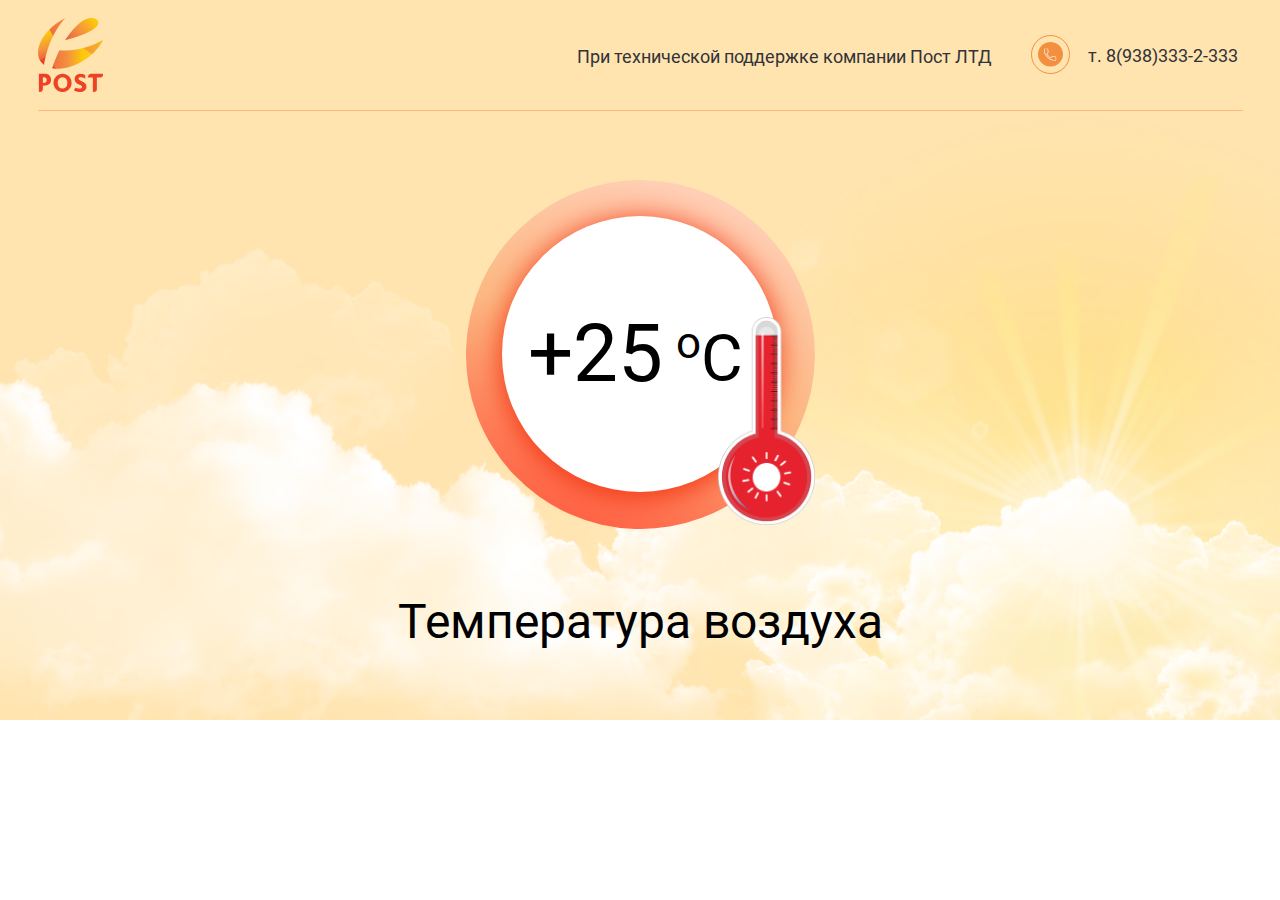
==== commit ae288537: "30,10" ====
--- a/markup/index.html
+++ b/markup/index.html
@@ -6,7 +6,8 @@
   <title>Погода</title>
   <meta name="viewport" content="width=device-width, initial-scale=1.0, maximum-scale=1.0">
   <meta name="cmsmagazine" content="5a7189a28fb3dc68238dbdb44c9ea99c">
-  <link rel="icon" type="image/png" sizes="16x16" href="">
+  <link rel="icon" type="image/png" sizes="16x16" href="img/logo.png">
+  <link rel="stylesheet" href="css/page_1.min.css" data-inprogress="">
   <link rel="stylesheet" href="css/style.min.css" data-inprogress="">
 
 </head>
@@ -61,248 +62,11 @@
         </div>
       </div>
     </div>
-    <div class="box box_2">
-      <div class="container">
-        <header class="header">
-          <img src="img/logo.png" class="logo">
-          <div class="top_content">
-            <p>При технической поддержке компании Пост ЛТД</p>
-            <a href="tel:+8(938)333-2-333">
-              <span class="svg">
-                <svg width="39" height="40" viewBox="0 0 39 40" fill="none" xmlns="http://www.w3.org/2000/svg">
-                  <g>
-                    <ellipse cx="19.4727" cy="19.25" rx="12.4727" ry="12.25" fill="#009ee2"></ellipse>
-                  </g>
-                  <g clip-path="url(#clip0)">
-                    <path d="M24.3961 21.513C23.6268 21.513 22.8732 21.395 22.1583 21.1629C21.8097 21.045 21.4145 21.1359 21.1848 21.3654L19.7688 22.4157C18.1447 21.5646 17.1049 20.544 16.2489 18.9592L17.2893 17.6014C17.5513 17.3435 17.6451 16.9676 17.5329 16.615C17.2959 15.9096 17.1751 15.1688 17.1751 14.4145C17.1751 13.8813 16.7333 13.4474 16.1904 13.4474H13.8928C13.3499 13.4474 12.9081 13.8813 12.9081 14.4145C12.9081 20.6355 18.062 25.6974 24.3961 25.6974C24.939 25.6974 25.3808 25.2635 25.3808 24.7303V22.4801C25.3808 21.9469 24.939 21.513 24.3961 21.513ZM24.7244 24.7303C24.7244 24.9082 24.5767 25.0526 24.3961 25.0526C18.4237 25.0526 13.5646 20.2803 13.5646 14.4145C13.5646 14.2365 13.7123 14.0921 13.8928 14.0921H16.1904C16.371 14.0921 16.5187 14.2365 16.5187 14.4145C16.5187 15.2378 16.65 16.0463 16.9073 16.8129C16.9453 16.9335 16.9145 17.0579 16.7944 17.1804L15.5996 18.7342C15.5241 18.8328 15.5123 18.965 15.5694 19.0746C16.5429 20.9527 17.7252 22.1146 19.6513 23.0836C19.7622 23.1403 19.8981 23.1287 19.9985 23.054L21.6148 21.8509C21.7027 21.7658 21.832 21.7361 21.9489 21.7741C22.734 22.0288 23.5572 22.1578 24.3962 22.1578C24.5767 22.1578 24.7244 22.3022 24.7244 22.4801L24.7244 24.7303Z" fill="white"></path>
-                  </g>
-                  <circle cx="19.5" cy="19.5" r="19" stroke="#009ee2"></circle>
-                  <defs>
-                    <filter id="filter0_d" x="3" y="7" width="32.9454" height="32.5" filterUnits="userSpaceOnUse" color-interpolation-filters="sRGB">
-                      <feFlood flood-opacity="0" result="BackgroundImageFix"></feFlood>
-                      <feColorMatrix in="SourceAlpha" type="matrix" values="0 0 0 0 0 0 0 0 0 0 0 0 0 0 0 0 0 0 127 0"></feColorMatrix>
-                      <feOffset dy="4"></feOffset>
-                      <feGaussianBlur stdDeviation="2"></feGaussianBlur>
-                      <feColorMatrix type="matrix" values="0 0 0 0 0.9875 0 0 0 0 0.67294 0 0 0 0 0.415573 0 0 0 1 0"></feColorMatrix>
-                      <feBlend mode="normal" in2="BackgroundImageFix" result="effect1_dropShadow"></feBlend>
-                      <feBlend mode="normal" in="SourceGraphic" in2="effect1_dropShadow" result="shape"></feBlend>
-                    </filter>
-                    <clipPath id="clip0">
-                      <rect width="12.4727" height="12.25" fill="white" transform="translate(12.9081 13.4474)"></rect>
-                    </clipPath>
-                  </defs>
-                </svg>
-              </span>
-              т. 8(938)333-2-333
-            </a>
-          </div>
-        </header>
-        <div class="content">
-          <div class="weather_box">
-            <span class="circle_about"></span>
-            <div class="circle">
-              <p class="temperature"><strong>-5</strong><span class="cels">C</span><img src="img/icon_3.png" class="icon"></p>
-            </div>
-          </div>
-          <p>Температура воздуха</p>
-        </div>
-      </div>
-    </div>
-    <div class="box box_3">
-      <div class="container">
-        <header class="header">
-          <img src="img/logo.png" class="logo">
-          <div class="top_content">
-            <p>При технической поддержке компании Пост ЛТД</p>
-            <a href="tel:+8(938)333-2-333">
-              <span class="svg">
-                <svg width="39" height="40" viewBox="0 0 39 40" fill="none" xmlns="http://www.w3.org/2000/svg">
-                  <g>
-                    <ellipse cx="19.4727" cy="19.25" rx="12.4727" ry="12.25" fill="#009ee2"></ellipse>
-                  </g>
-                  <g clip-path="url(#clip0)">
-                    <path d="M24.3961 21.513C23.6268 21.513 22.8732 21.395 22.1583 21.1629C21.8097 21.045 21.4145 21.1359 21.1848 21.3654L19.7688 22.4157C18.1447 21.5646 17.1049 20.544 16.2489 18.9592L17.2893 17.6014C17.5513 17.3435 17.6451 16.9676 17.5329 16.615C17.2959 15.9096 17.1751 15.1688 17.1751 14.4145C17.1751 13.8813 16.7333 13.4474 16.1904 13.4474H13.8928C13.3499 13.4474 12.9081 13.8813 12.9081 14.4145C12.9081 20.6355 18.062 25.6974 24.3961 25.6974C24.939 25.6974 25.3808 25.2635 25.3808 24.7303V22.4801C25.3808 21.9469 24.939 21.513 24.3961 21.513ZM24.7244 24.7303C24.7244 24.9082 24.5767 25.0526 24.3961 25.0526C18.4237 25.0526 13.5646 20.2803 13.5646 14.4145C13.5646 14.2365 13.7123 14.0921 13.8928 14.0921H16.1904C16.371 14.0921 16.5187 14.2365 16.5187 14.4145C16.5187 15.2378 16.65 16.0463 16.9073 16.8129C16.9453 16.9335 16.9145 17.0579 16.7944 17.1804L15.5996 18.7342C15.5241 18.8328 15.5123 18.965 15.5694 19.0746C16.5429 20.9527 17.7252 22.1146 19.6513 23.0836C19.7622 23.1403 19.8981 23.1287 19.9985 23.054L21.6148 21.8509C21.7027 21.7658 21.832 21.7361 21.9489 21.7741C22.734 22.0288 23.5572 22.1578 24.3962 22.1578C24.5767 22.1578 24.7244 22.3022 24.7244 22.4801L24.7244 24.7303Z" fill="white"></path>
-                  </g>
-                  <circle cx="19.5" cy="19.5" r="19" stroke="#009ee2"></circle>
-                  <defs>
-                    <filter id="filter0_d" x="3" y="7" width="32.9454" height="32.5" filterUnits="userSpaceOnUse" color-interpolation-filters="sRGB">
-                      <feFlood flood-opacity="0" result="BackgroundImageFix"></feFlood>
-                      <feColorMatrix in="SourceAlpha" type="matrix" values="0 0 0 0 0 0 0 0 0 0 0 0 0 0 0 0 0 0 127 0"></feColorMatrix>
-                      <feOffset dy="4"></feOffset>
-                      <feGaussianBlur stdDeviation="2"></feGaussianBlur>
-                      <feColorMatrix type="matrix" values="0 0 0 0 0.9875 0 0 0 0 0.67294 0 0 0 0 0.415573 0 0 0 1 0"></feColorMatrix>
-                      <feBlend mode="normal" in2="BackgroundImageFix" result="effect1_dropShadow"></feBlend>
-                      <feBlend mode="normal" in="SourceGraphic" in2="effect1_dropShadow" result="shape"></feBlend>
-                    </filter>
-                    <clipPath id="clip0">
-                      <rect width="12.4727" height="12.25" fill="white" transform="translate(12.9081 13.4474)"></rect>
-                    </clipPath>
-                  </defs>
-                </svg>
-              </span>
-              т. 8(938)333-2-333
-            </a>
-          </div>
-        </header>
-        <div class="content">
-          <div class="weather_box">
-            <span class="circle_about"></span>
-            <div class="circle">
-              <p class="temperature"><strong>23:12</strong></p>
-            </div>
-          </div>
-          <p>Текущее время</p>
-        </div>
-      </div>
-    </div>
-    <div class="box box_4">
-      <div class="container">
-        <header class="header">
-          <img src="img/logo.png" class="logo">
-          <div class="top_content">
-            <p>При технической поддержке компании Пост ЛТД</p>
-            <a href="tel:+8(938)333-2-333">
-              <span class="svg">
-                <svg width="39" height="40" viewBox="0 0 39 40" fill="none" xmlns="http://www.w3.org/2000/svg">
-                  <g>
-                    <ellipse cx="19.4727" cy="19.25" rx="12.4727" ry="12.25" fill="#009ee2"></ellipse>
-                  </g>
-                  <g clip-path="url(#clip0)">
-                    <path d="M24.3961 21.513C23.6268 21.513 22.8732 21.395 22.1583 21.1629C21.8097 21.045 21.4145 21.1359 21.1848 21.3654L19.7688 22.4157C18.1447 21.5646 17.1049 20.544 16.2489 18.9592L17.2893 17.6014C17.5513 17.3435 17.6451 16.9676 17.5329 16.615C17.2959 15.9096 17.1751 15.1688 17.1751 14.4145C17.1751 13.8813 16.7333 13.4474 16.1904 13.4474H13.8928C13.3499 13.4474 12.9081 13.8813 12.9081 14.4145C12.9081 20.6355 18.062 25.6974 24.3961 25.6974C24.939 25.6974 25.3808 25.2635 25.3808 24.7303V22.4801C25.3808 21.9469 24.939 21.513 24.3961 21.513ZM24.7244 24.7303C24.7244 24.9082 24.5767 25.0526 24.3961 25.0526C18.4237 25.0526 13.5646 20.2803 13.5646 14.4145C13.5646 14.2365 13.7123 14.0921 13.8928 14.0921H16.1904C16.371 14.0921 16.5187 14.2365 16.5187 14.4145C16.5187 15.2378 16.65 16.0463 16.9073 16.8129C16.9453 16.9335 16.9145 17.0579 16.7944 17.1804L15.5996 18.7342C15.5241 18.8328 15.5123 18.965 15.5694 19.0746C16.5429 20.9527 17.7252 22.1146 19.6513 23.0836C19.7622 23.1403 19.8981 23.1287 19.9985 23.054L21.6148 21.8509C21.7027 21.7658 21.832 21.7361 21.9489 21.7741C22.734 22.0288 23.5572 22.1578 24.3962 22.1578C24.5767 22.1578 24.7244 22.3022 24.7244 22.4801L24.7244 24.7303Z" fill="white"></path>
-                  </g>
-                  <circle cx="19.5" cy="19.5" r="19" stroke="#009ee2"></circle>
-                  <defs>
-                    <filter id="filter0_d" x="3" y="7" width="32.9454" height="32.5" filterUnits="userSpaceOnUse" color-interpolation-filters="sRGB">
-                      <feFlood flood-opacity="0" result="BackgroundImageFix"></feFlood>
-                      <feColorMatrix in="SourceAlpha" type="matrix" values="0 0 0 0 0 0 0 0 0 0 0 0 0 0 0 0 0 0 127 0"></feColorMatrix>
-                      <feOffset dy="4"></feOffset>
-                      <feGaussianBlur stdDeviation="2"></feGaussianBlur>
-                      <feColorMatrix type="matrix" values="0 0 0 0 0.9875 0 0 0 0 0.67294 0 0 0 0 0.415573 0 0 0 1 0"></feColorMatrix>
-                      <feBlend mode="normal" in2="BackgroundImageFix" result="effect1_dropShadow"></feBlend>
-                      <feBlend mode="normal" in="SourceGraphic" in2="effect1_dropShadow" result="shape"></feBlend>
-                    </filter>
-                    <clipPath id="clip0">
-                      <rect width="12.4727" height="12.25" fill="white" transform="translate(12.9081 13.4474)"></rect>
-                    </clipPath>
-                  </defs>
-                </svg>
-              </span>
-              т. 8(938)333-2-333
-            </a>
-          </div>
-        </header>
-        <div class="content">
-          <div class="weather_box">
-            <span class="circle_about"></span>
-            <div class="circle">
-              <p class="temperature"><strong>12:02</strong></p>
-            </div>
-          </div>
-          <p>Текущее время</p>
-        </div>
-      </div>
-    </div>
-    <div class="box box_5">
-      <div class="container">
-        <header class="header">
-          <img src="img/logo.png" class="logo">
-          <div class="top_content">
-            <p>При технической поддержке компании Пост ЛТД</p>
-            <a href="tel:+8(938)333-2-333">
-              <span class="svg">
-                <svg width="39" height="40" viewBox="0 0 39 40" fill="none" xmlns="http://www.w3.org/2000/svg">
-                  <g>
-                    <ellipse cx="19.4727" cy="19.25" rx="12.4727" ry="12.25" fill="#6bb1cf"></ellipse>
-                  </g>
-                  <g clip-path="url(#clip0)">
-                    <path d="M24.3961 21.513C23.6268 21.513 22.8732 21.395 22.1583 21.1629C21.8097 21.045 21.4145 21.1359 21.1848 21.3654L19.7688 22.4157C18.1447 21.5646 17.1049 20.544 16.2489 18.9592L17.2893 17.6014C17.5513 17.3435 17.6451 16.9676 17.5329 16.615C17.2959 15.9096 17.1751 15.1688 17.1751 14.4145C17.1751 13.8813 16.7333 13.4474 16.1904 13.4474H13.8928C13.3499 13.4474 12.9081 13.8813 12.9081 14.4145C12.9081 20.6355 18.062 25.6974 24.3961 25.6974C24.939 25.6974 25.3808 25.2635 25.3808 24.7303V22.4801C25.3808 21.9469 24.939 21.513 24.3961 21.513ZM24.7244 24.7303C24.7244 24.9082 24.5767 25.0526 24.3961 25.0526C18.4237 25.0526 13.5646 20.2803 13.5646 14.4145C13.5646 14.2365 13.7123 14.0921 13.8928 14.0921H16.1904C16.371 14.0921 16.5187 14.2365 16.5187 14.4145C16.5187 15.2378 16.65 16.0463 16.9073 16.8129C16.9453 16.9335 16.9145 17.0579 16.7944 17.1804L15.5996 18.7342C15.5241 18.8328 15.5123 18.965 15.5694 19.0746C16.5429 20.9527 17.7252 22.1146 19.6513 23.0836C19.7622 23.1403 19.8981 23.1287 19.9985 23.054L21.6148 21.8509C21.7027 21.7658 21.832 21.7361 21.9489 21.7741C22.734 22.0288 23.5572 22.1578 24.3962 22.1578C24.5767 22.1578 24.7244 22.3022 24.7244 22.4801L24.7244 24.7303Z" fill="white"></path>
-                  </g>
-                  <circle cx="19.5" cy="19.5" r="19" stroke="#6bb1cf"></circle>
-                  <defs>
-                    <filter id="filter0_d" x="3" y="7" width="32.9454" height="32.5" filterUnits="userSpaceOnUse" color-interpolation-filters="sRGB">
-                      <feFlood flood-opacity="0" result="BackgroundImageFix"></feFlood>
-                      <feColorMatrix in="SourceAlpha" type="matrix" values="0 0 0 0 0 0 0 0 0 0 0 0 0 0 0 0 0 0 127 0"></feColorMatrix>
-                      <feOffset dy="4"></feOffset>
-                      <feGaussianBlur stdDeviation="2"></feGaussianBlur>
-                      <feColorMatrix type="matrix" values="0 0 0 0 0.9875 0 0 0 0 0.67294 0 0 0 0 0.415573 0 0 0 1 0"></feColorMatrix>
-                      <feBlend mode="normal" in2="BackgroundImageFix" result="effect1_dropShadow"></feBlend>
-                      <feBlend mode="normal" in="SourceGraphic" in2="effect1_dropShadow" result="shape"></feBlend>
-                    </filter>
-                    <clipPath id="clip0">
-                      <rect width="12.4727" height="12.25" fill="white" transform="translate(12.9081 13.4474)"></rect>
-                    </clipPath>
-                  </defs>
-                </svg>
-              </span>
-              т. 8(938)333-2-333
-            </a>
-          </div>
-        </header>
-        <div class="content">
-          <div class="weather_box">
-            <span class="circle_about"></span>
-            <div class="circle">
-              <p class="temperature"><strong>6%</strong><img src="img/icon_4.png" class="icon"></p>
-            </div>
-          </div>
-          <p>Низкая влажность</p>
-        </div>
-      </div>
-    </div>
-    <div class="box box_6">
-      <div class="container">
-        <header class="header">
-          <img src="img/logo.png" class="logo">
-          <div class="top_content">
-            <p>При технической поддержке компании Пост ЛТД</p>
-            <a href="tel:+8(938)333-2-333">
-              <span class="svg">
-                <svg width="39" height="40" viewBox="0 0 39 40" fill="none" xmlns="http://www.w3.org/2000/svg">
-                  <g>
-                    <ellipse cx="19.4727" cy="19.25" rx="12.4727" ry="12.25" fill="#999a9a"></ellipse>
-                  </g>
-                  <g clip-path="url(#clip0)">
-                    <path d="M24.3961 21.513C23.6268 21.513 22.8732 21.395 22.1583 21.1629C21.8097 21.045 21.4145 21.1359 21.1848 21.3654L19.7688 22.4157C18.1447 21.5646 17.1049 20.544 16.2489 18.9592L17.2893 17.6014C17.5513 17.3435 17.6451 16.9676 17.5329 16.615C17.2959 15.9096 17.1751 15.1688 17.1751 14.4145C17.1751 13.8813 16.7333 13.4474 16.1904 13.4474H13.8928C13.3499 13.4474 12.9081 13.8813 12.9081 14.4145C12.9081 20.6355 18.062 25.6974 24.3961 25.6974C24.939 25.6974 25.3808 25.2635 25.3808 24.7303V22.4801C25.3808 21.9469 24.939 21.513 24.3961 21.513ZM24.7244 24.7303C24.7244 24.9082 24.5767 25.0526 24.3961 25.0526C18.4237 25.0526 13.5646 20.2803 13.5646 14.4145C13.5646 14.2365 13.7123 14.0921 13.8928 14.0921H16.1904C16.371 14.0921 16.5187 14.2365 16.5187 14.4145C16.5187 15.2378 16.65 16.0463 16.9073 16.8129C16.9453 16.9335 16.9145 17.0579 16.7944 17.1804L15.5996 18.7342C15.5241 18.8328 15.5123 18.965 15.5694 19.0746C16.5429 20.9527 17.7252 22.1146 19.6513 23.0836C19.7622 23.1403 19.8981 23.1287 19.9985 23.054L21.6148 21.8509C21.7027 21.7658 21.832 21.7361 21.9489 21.7741C22.734 22.0288 23.5572 22.1578 24.3962 22.1578C24.5767 22.1578 24.7244 22.3022 24.7244 22.4801L24.7244 24.7303Z" fill="white"></path>
-                  </g>
-                  <circle cx="19.5" cy="19.5" r="19" stroke="#999a9a"></circle>
-                  <defs>
-                    <filter id="filter0_d" x="3" y="7" width="32.9454" height="32.5" filterUnits="userSpaceOnUse" color-interpolation-filters="sRGB">
-                      <feFlood flood-opacity="0" result="BackgroundImageFix"></feFlood>
-                      <feColorMatrix in="SourceAlpha" type="matrix" values="0 0 0 0 0 0 0 0 0 0 0 0 0 0 0 0 0 0 127 0"></feColorMatrix>
-                      <feOffset dy="4"></feOffset>
-                      <feGaussianBlur stdDeviation="2"></feGaussianBlur>
-                      <feColorMatrix type="matrix" values="0 0 0 0 0.9875 0 0 0 0 0.67294 0 0 0 0 0.415573 0 0 0 1 0"></feColorMatrix>
-                      <feBlend mode="normal" in2="BackgroundImageFix" result="effect1_dropShadow"></feBlend>
-                      <feBlend mode="normal" in="SourceGraphic" in2="effect1_dropShadow" result="shape"></feBlend>
-                    </filter>
-                    <clipPath id="clip0">
-                      <rect width="12.4727" height="12.25" fill="white" transform="translate(12.9081 13.4474)"></rect>
-                    </clipPath>
-                  </defs>
-                </svg>
-              </span>
-              т. 8(938)333-2-333
-            </a>
-          </div>
-        </header>
-        <div class="content">
-          <div class="weather_box">
-            <span class="circle_about"></span>
-            <div class="circle">
-              <p class="temperature"><strong>58%</strong><img src="img/icon_2.png" class="icon"></p>
-            </div>
-          </div>
-          <p>Высокая влажность</p>
-        </div>
-      </div>
-    </div>
   </div>
 
   <!-- Скрипты -->
-  <script src="js/jquery-3.4.1.min.js"></script>
-  <script src="js/main.min.js"></script>
 
-
+  <script src="js/page_1.min.js"></script>
 
 </body>
 
--- a/markup/css/page_1.min.css
+++ b/markup/css/page_1.min.css
@@ -0,0 +1 @@
+.wrapper .box.box_1{background-image:url(../img/bg_1.png)}.wrapper .box.box_1 .container .header{border-bottom:1px solid #ffb87e}.wrapper .box.box_1 .container .header .top_content a span svg g{fill:'#F3903F'}.wrapper .box.box_1 .container .content .weather_box .circle_about{background:linear-gradient(222.59deg,#ffcfb5 15.71%,#fcb983 50.93%,#ff5f43 87.66%)}.wrapper .box.box_1 .container .content .weather_box .circle{background:#fff;box-shadow:0 4px 30px #f32d0b}@media (min-width:768px){.wrapper .box.box_1{background-image:url(../img/bg_1.png)}.wrapper .box.box_1 .container .header{border-bottom:1px solid #ffb87e}.wrapper .box.box_1 .container .content .weather_box .circle_about{background:linear-gradient(222.59deg,#ffcfb5 15.71%,#fcb983 50.93%,#ff5f43 87.66%)}.wrapper .box.box_1 .container .content .weather_box .circle{background:#fff;box-shadow:0 4px 30px #f32d0b}}--- a/markup/css/style.min.css
+++ b/markup/css/style.min.css
@@ -1 +1 @@
-@charset 'UTF-8';@font-face{font-family:'Roboto-Regular';font-weight:400;font-style:normal;src:url(../fonts/Roboto-Regular.eot);src:local('Roboto'),local('Roboto-Regular'),url(../fonts/Roboto-Regular.eot?#iefix) format('embedded-opentype'),url(../fonts/Roboto-Regular.woff) format('woff'),url(../fonts/Roboto-Regular.ttf) format('truetype')}@font-face{font-family:'fontello';font-weight:400;font-style:normal;src:url(../fonts/fontello.eot?14732627);src:url(../fonts/fontello.eot?14732627#iefix) format('embedded-opentype'),url(../fonts/fontello.woff2?14732627) format('woff2'),url(../fonts/fontello.woff?14732627) format('woff'),url(../fonts/fontello.ttf?14732627) format('truetype'),url(../fonts/fontello.svg?14732627#fontello) format('svg')}[class*=' icon-']:before,[class^=icon-]:before{font-family:'fontello';font-weight:400;font-style:normal;font-variant:normal;line-height:1em;display:inline-block;width:1em;text-align:center;text-decoration:inherit;text-transform:none;speak:none;-webkit-font-smoothing:antialiased;-moz-osx-font-smoothing:grayscale}.icon-down-open:before{content:'\e800'}.icon-left-open:before{content:'\e801'}.icon-down-open-1:before{content:'\e802'}.icon-left-open-1:before{content:'\e803'}.icon-add:before{content:'\e804'}.icon-back:before{content:'\e805'}.icon-checked:before{content:'\e806'}.icon-right-open:before{content:'\e807'}.icon-right-open-1:before{content:'\e808'}.icon-down-arrow:before{content:'\e809'}.icon-up-open-1:before{content:'\e80a'}.icon-mail:before{content:'\e80b'}.icon-location:before{content:'\e80c'}.icon-left-arrow:before{content:'\e80d'}.icon-up-open:before{content:'\e80e'}.icon-user:before{content:'\e80f'}.icon-wall-clock:before{content:'\e810'}.icon-arrow:before{content:'\e811'}.icon-facebook:before{content:'\e812'}.icon-insta:before{content:'\e813'}.icon-phone:before{content:'\e814'}.icon-services:before{content:'\e815'}.icon-right:before{content:'\e816'}.icon-turnkey:before{content:'\e817'}.icon-brokerage:before{content:'\e818'}.icon-control:before{content:'\e819'}.icon-exploitation:before{content:'\e81a'}.icon-brokerage-1:before{content:'\e81b'}body,html{height:100%}html{-ms-text-size-adjust:100%;-webkit-text-size-adjust:100%;box-sizing:border-box;font-family:sans-serif;line-height:1.15}body,html,sub,sup{position:relative}body{margin:0;font-family:'DIN Pro';font-size:16px;font-weight:300;-webkit-font-smoothing:antialiased;-moz-osx-font-smoothing:grayscale;text-rendering:optimizeLegibility;line-height:27px}article,aside,details,figcaption,figure,footer,header,main,menu,nav,section{display:block}h1{font-size:2em;margin:.67em 0}figure{margin:1em 40px}hr{overflow:visible;box-sizing:content-box;height:0}code,kbd,pre,samp{font-family:monospace,monospace;font-size:1em}a{background-color:transparent;-webkit-text-decoration-skip:objects;cursor:pointer;transition:all .6s}a:active,a:hover{outline-width:0}abbr[title]{text-decoration:underline dotted;border-bottom:none;-webkit-text-decoration:underline dotted}b,strong{font-weight:bolder}dfn{font-style:italic}mark{color:#000;background-color:#ff0}small{font-size:80%}sub,sup{line-height:0;vertical-align:baseline}sub{bottom:-.25em;font-size:75%}sup{font-size:64%;font-weight:700;top:-.5em}audio,canvas,video{display:inline-block}audio:not([controls]){display:none;height:0}img{border-style:none;max-width:100%;height:auto}svg:not(:root){overflow:hidden}button,input,optgroup,select,textarea{font-family:sans-serif;font-size:100%;line-height:1.15;margin:0}button,input{overflow:visible}button,select{text-transform:none}[type=reset],[type=submit],button,html [type=button]{-webkit-appearance:button}[type=button]::-moz-focus-inner,[type=reset]::-moz-focus-inner,[type=submit]::-moz-focus-inner,button::-moz-focus-inner{padding:0;border-style:none}[type=button]:-moz-focusring,[type=reset]:-moz-focusring,[type=submit]:-moz-focusring,button:-moz-focusring{outline:1px dotted ButtonText}fieldset{margin:0 2px;padding:.35em .625em .75em;border:1px solid silver}legend{display:table;max-width:100%;white-space:normal;color:inherit}progress{display:inline-block;vertical-align:baseline}textarea{overflow:auto}[type=checkbox],[type=radio],legend{box-sizing:border-box;padding:0}[type=number]::-webkit-inner-spin-button,[type=number]::-webkit-outer-spin-button{height:auto}[type=search]{outline-offset:-2px;-webkit-appearance:textfield}[type=search]::-webkit-search-cancel-button,[type=search]::-webkit-search-decoration{-webkit-appearance:none}::-webkit-file-upload-button{font:inherit;-webkit-appearance:button}summary{display:list-item}[hidden],template{display:none}*{font-family:'Roboto-Regular';font-size:16px;font-weight:300;line-height:27px;box-sizing:border-box;padding:0;list-style:none;text-decoration:none;outline:0;text-rendering:optimizeLegibility;-webkit-font-smoothing:antialiased;-moz-osx-font-smoothing:grayscale;-webkit-tap-highlight-color:transparent;-ms-box-sizing:border-box;-o-box-sizing:border-box}:after,:before{box-sizing:inherit}.wrapper{position:relative;margin:0 auto}.main{overflow-x:hidden}.section{position:relative;z-index:1}*,ol li,ul li{margin:0}input[type=submit]{-webkit-appearance:none;-moz-appearance:none;-ms-appearance:none;-o-appearance:none;appearance:none}button{cursor:pointer}.clearfix:after{font-size:0;display:block;visibility:hidden;clear:both;height:0;content:' '}.container{position:relative;width:100%;padding:0 15px}.wrapper .box{overflow:hidden;background-repeat:no-repeat;background-size:cover}.wrapper .box .container .header{display:flex;padding:18px 0;justify-content:space-between;flex-wrap:wrap}.container,.wrapper .box .container .header .logo{margin:0 auto}.wrapper .box .container .header .top_content{display:flex;padding:15px 5px 10px 10px;justify-content:center;flex-wrap:wrap}.wrapper .box .container .content p,.wrapper .box .container .header .top_content p{font-size:18px;font-weight:400;font-style:normal;line-height:21px;margin:0;text-align:center;color:#323238}.wrapper .box .container .header .top_content a{font-size:18px;font-weight:500;font-style:normal;line-height:21px;position:relative;margin:0 auto;padding:12px 0 9px 45px;color:#323238}.wrapper .box .container .header .top_content a span{position:absolute;left:0;transform:translate(1px,-10px)}.wrapper .box .container .content{position:relative;padding:65px 0 70px}.wrapper .box .container .content .weather_box{position:relative;width:290px;height:290px;margin:0 auto 58px}.wrapper .box .container .content .weather_box .circle_about{position:absolute;z-index:1;top:4px;left:6px;width:279.29px;height:279.29px;transform:rotate(-20.86deg);border-radius:50%}.wrapper .box .container .content .weather_box .circle{position:relative;z-index:2;width:206px;height:206px;margin:0 auto;transform:translate(0,40px);border-radius:50%}.wrapper .box .container .content .weather_box .circle p{position:absolute;top:50%;left:50%;display:flex;width:100%;padding:0 30px;transform:translate(-50%,-50%);justify-content:space-around}.wrapper .box .container .content .weather_box .circle p strong{font-size:60px;font-weight:500;font-style:normal;line-height:94px;color:#000}.wrapper .box .container .content .weather_box .circle p .cels{font-size:44px;font-weight:500;font-style:normal;line-height:75px;position:relative;transform:translate(-1px,14px);color:#000}.wrapper .box .container .content .weather_box .circle p .cels:before{font-size:25px;position:absolute;top:-15px;left:-10px;content:'o';color:#000}.wrapper .box .container .content .weather_box .circle p .icon{position:absolute;right:0;display:block;width:35%;transform:translate(25px,15px)}.wrapper .box .container .content p{font-size:40px;line-height:56px;display:block;margin:0 auto;color:#000}.wrapper .box.box_1{background-image:url(../img/bg_1.png)}.wrapper .box.box_1 .container .header{border-bottom:1px solid #ffb87e}.wrapper .box.box_1 .container .header .top_content a span svg g{fill:'#F3903F'}.wrapper .box.box_1 .container .content .weather_box .circle_about{background:linear-gradient(222.59deg,#ffcfb5 15.71%,#fcb983 50.93%,#ff5f43 87.66%)}.wrapper .box.box_1 .container .content .weather_box .circle{background:#fff;box-shadow:0 4px 30px #f32d0b}.wrapper .box.box_2{background-image:url(../img/bg_2.png)}.wrapper .box.box_2 .container .header{border-bottom:1px solid #8dcdee}.wrapper .box.box_2 .container .content .weather_box .circle_about{background:linear-gradient(222.59deg,#bcf8f4 15.71%,#03dbef 50.93%,#0da6e8 87.66%)}.wrapper .box.box_2 .container .content .weather_box .circle{background:#fff;box-shadow:0 4px 30px #1ca2db}.wrapper .box.box_3{background-image:url(../img/bg_3.png)}.wrapper .box.box_3 .container .header{border-bottom:1px solid #0e2e6b}.wrapper .box.box_3 .container .header .top_content{display:flex;padding:24px 5px 10px 10px;justify-content:flex-end}.wrapper .box.box_3 .container .content p,.wrapper .box.box_3 .container .header .top_content a,.wrapper .box.box_3 .container .header .top_content p{color:#fff}.wrapper .box.box_3 .container .content .weather_box .circle_about{background:linear-gradient(222.59deg,#a43585 15.71%,#1338ba 50.93%,#2d18b2 87.66%)}.wrapper .box.box_3 .container .content .weather_box .circle{background:#fff;box-shadow:0 4px 30px #1ca2db}.wrapper .box.box_4{background-image:url(../img/bg_4.png)}.wrapper .box.box_4 .container .header{border-bottom:1px solid #8dcdee}.wrapper .box.box_4 .container .content .weather_box .circle_about{background:linear-gradient(222.59deg,rgba(255,255,255,.8537) 15.71%,#faf9e8 50.93%,#d0c02e 87.66%)}.wrapper .box.box_4 .container .content .weather_box .circle{background:#fff;box-shadow:0 4px 30px #f4e06a}.wrapper .box.box_5{background-image:url(../img/bg_5.png)}.wrapper .box.box_5 .container .header{border-bottom:1px solid #6bb1cf}.wrapper .box.box_5 .container .content .weather_box .circle_about{background:linear-gradient(222.59deg,rgba(255,255,255,.8537) 15.71%,#90ddf5 50.93%,#6ccae8 87.66%)}.wrapper .box.box_5 .container .content .weather_box .circle{background:#fff;box-shadow:0 4px 30px #8dcfeb}.wrapper .box.box_5 .container .content .weather_box .circle p .icon{transform:translate(40px,80px)}.wrapper .box.box_6{background-image:url(../img/bg_6.png)}.wrapper .box.box_6 .container .header{border-bottom:1px solid #999a9a}.wrapper .box.box_6 .container .content .weather_box .circle_about{background:linear-gradient(222.59deg,#ecf9fd 15.71%,#9fc5d1 50.93%,#5393a8 87.66%)}.wrapper .box.box_6 .container .content .weather_box .circle{background:#fff;box-shadow:0 4px 30px #b1b2b3}.wrapper .box.box_6 .container .content .weather_box .circle p .icon{transform:translate(49px,76px)}@media (min-width:768px){.container{width:648px;padding:0}.wrapper .box{background-repeat:no-repeat;background-size:cover}.wrapper .box .container .header{display:flex;padding:18px 0;justify-content:space-between}.wrapper .box .container .header .logo{margin:0}.wrapper .box .container .header .top_content{display:flex;padding:15px 5px 10px 10px;justify-content:flex-end}.wrapper .box .container .header .top_content p{font-size:18px;font-weight:400;font-style:normal;line-height:21px;margin:13px 38px 0 0;color:#323238}.wrapper .box .container .header .top_content a{font-size:18px;font-weight:500;font-style:normal;line-height:21px;position:relative;padding:12px 0 0 58px;color:#323238}.wrapper .box .container .header .top_content a span{position:absolute;left:0;transform:translate(1px,-10px)}.wrapper .box .container .content{position:relative;padding:65px 0 70px}.wrapper .box .container .content .weather_box{position:relative;width:360px;height:360px;margin:0 auto 58px}.wrapper .box .container .content .weather_box .circle_about{position:absolute;z-index:1;top:4px;left:6px;width:349.29px;height:349.29px;transform:rotate(-20.86deg);border-radius:50%}.wrapper .box .container .content .weather_box .circle{position:relative;z-index:2;width:276px;height:276px;margin:0 auto;transform:translate(0,40px);border-radius:50%}.wrapper .box .container .content .weather_box .circle p{position:absolute;top:50%;left:50%;display:flex;width:100%;padding:0 30px;transform:translate(-50%,-50%);justify-content:space-around}.wrapper .box .container .content .weather_box .circle p strong{font-size:80px;font-weight:500;font-style:normal;line-height:94px;color:#000}.wrapper .box .container .content .weather_box .circle p .cels{font-size:64px;font-weight:500;font-style:normal;line-height:75px;position:relative;transform:translate(-1px,14px);color:#000}.wrapper .box .container .content .weather_box .circle p .cels:before{font-size:44px;position:absolute;top:-15px;left:-23px;content:'o';color:#000}.wrapper .box .container .content .weather_box .circle p .icon{position:absolute;right:0;display:block;transform:translate(37px,10px)}.wrapper .box .container .content p{font-size:48px;font-weight:400;font-style:normal;line-height:56px;display:block;margin:0 auto;text-align:center;color:#000}.wrapper .box.box_1{background-image:url(../img/bg_1.png)}.wrapper .box.box_1 .container .header{border-bottom:1px solid #ffb87e}.wrapper .box.box_1 .container .content .weather_box .circle_about{background:linear-gradient(222.59deg,#ffcfb5 15.71%,#fcb983 50.93%,#ff5f43 87.66%)}.wrapper .box.box_1 .container .content .weather_box .circle{background:#fff;box-shadow:0 4px 30px #f32d0b}.wrapper .box.box_2{background-image:url(../img/bg_2.png)}.wrapper .box.box_2 .container .header{border-bottom:1px solid #8dcdee}.wrapper .box.box_2 .container .content .weather_box .circle_about{background:linear-gradient(222.59deg,#bcf8f4 15.71%,#03dbef 50.93%,#0da6e8 87.66%)}.wrapper .box.box_2 .container .content .weather_box .circle{background:#fff;box-shadow:0 4px 30px #1ca2db}.wrapper .box.box_3{background-image:url(../img/bg_3.png)}.wrapper .box.box_3 .container .header{border-bottom:1px solid #0e2e6b}.wrapper .box.box_3 .container .header .top_content{display:flex;padding:24px 5px 10px 10px;justify-content:flex-end}.wrapper .box.box_3 .container .content p,.wrapper .box.box_3 .container .header .top_content a span,.wrapper .box.box_3 .container .header .top_content p{color:#fff}.wrapper .box.box_3 .container .content .weather_box .circle_about{background:linear-gradient(222.59deg,#a43585 15.71%,#1338ba 50.93%,#2d18b2 87.66%)}.wrapper .box.box_3 .container .content .weather_box .circle{background:#fff;box-shadow:0 4px 30px #1ca2db}.wrapper .box.box_4{background-image:url(../img/bg_4.png)}.wrapper .box.box_4 .container .header{border-bottom:1px solid #8dcdee}.wrapper .box.box_4 .container .content .weather_box .circle_about{background:linear-gradient(222.59deg,rgba(255,255,255,.8537) 15.71%,#faf9e8 50.93%,#d0c02e 87.66%)}.wrapper .box.box_4 .container .content .weather_box .circle{background:#fff;box-shadow:0 4px 30px #f4e06a}.wrapper .box.box_5{background-image:url(../img/bg_5.png)}.wrapper .box.box_5 .container .header{border-bottom:1px solid #6bb1cf}.wrapper .box.box_5 .container .content .weather_box .circle_about{background:linear-gradient(222.59deg,rgba(255,255,255,.8537) 15.71%,#90ddf5 50.93%,#6ccae8 87.66%)}.wrapper .box.box_5 .container .content .weather_box .circle{background:#fff;box-shadow:0 4px 30px #8dcfeb}.wrapper .box.box_6{background-image:url(../img/bg_6.png)}.wrapper .box.box_6 .container .header{border-bottom:1px solid #999a9a}.wrapper .box.box_6 .container .content .weather_box .circle_about{background:linear-gradient(222.59deg,#ecf9fd 15.71%,#9fc5d1 50.93%,#5393a8 87.66%)}.wrapper .box.box_6 .container .content .weather_box .circle{background:#fff;box-shadow:0 4px 30px #b1b2b3}}@media (min-width:1024px){.container{width:864px}}@media (min-width:1280px){.container{width:1205px}}@media (min-width:1400px){.container{width:1160px}}@media (min-width:1600px){.container{width:1280px}}+@charset 'UTF-8';@font-face{font-family:'Roboto-Regular';font-weight:400;font-style:normal;src:url(../fonts/Roboto-Regular.eot);src:local('Roboto'),local('Roboto-Regular'),url(../fonts/Roboto-Regular.eot?#iefix) format('embedded-opentype'),url(../fonts/Roboto-Regular.woff) format('woff'),url(../fonts/Roboto-Regular.ttf) format('truetype')}@font-face{font-family:'fontello';font-weight:400;font-style:normal;src:url(../fonts/fontello.eot?14732627);src:url(../fonts/fontello.eot?14732627#iefix) format('embedded-opentype'),url(../fonts/fontello.woff2?14732627) format('woff2'),url(../fonts/fontello.woff?14732627) format('woff'),url(../fonts/fontello.ttf?14732627) format('truetype'),url(../fonts/fontello.svg?14732627#fontello) format('svg')}[class*=' icon-']:before,[class^=icon-]:before{font-family:'fontello';font-weight:400;font-style:normal;font-variant:normal;line-height:1em;display:inline-block;width:1em;text-align:center;text-decoration:inherit;text-transform:none;speak:none;-webkit-font-smoothing:antialiased;-moz-osx-font-smoothing:grayscale}.icon-down-open:before{content:'\e800'}.icon-left-open:before{content:'\e801'}.icon-down-open-1:before{content:'\e802'}.icon-left-open-1:before{content:'\e803'}.icon-add:before{content:'\e804'}.icon-back:before{content:'\e805'}.icon-checked:before{content:'\e806'}.icon-right-open:before{content:'\e807'}.icon-right-open-1:before{content:'\e808'}.icon-down-arrow:before{content:'\e809'}.icon-up-open-1:before{content:'\e80a'}.icon-mail:before{content:'\e80b'}.icon-location:before{content:'\e80c'}.icon-left-arrow:before{content:'\e80d'}.icon-up-open:before{content:'\e80e'}.icon-user:before{content:'\e80f'}.icon-wall-clock:before{content:'\e810'}.icon-arrow:before{content:'\e811'}.icon-facebook:before{content:'\e812'}.icon-insta:before{content:'\e813'}.icon-phone:before{content:'\e814'}.icon-services:before{content:'\e815'}.icon-right:before{content:'\e816'}.icon-turnkey:before{content:'\e817'}.icon-brokerage:before{content:'\e818'}.icon-control:before{content:'\e819'}.icon-exploitation:before{content:'\e81a'}.icon-brokerage-1:before{content:'\e81b'}body,html{height:100%}html{-ms-text-size-adjust:100%;-webkit-text-size-adjust:100%;box-sizing:border-box;font-family:sans-serif;line-height:1.15}body,html,sub,sup{position:relative}body{margin:0;font-family:'DIN Pro';font-size:16px;font-weight:300;-webkit-font-smoothing:antialiased;-moz-osx-font-smoothing:grayscale;text-rendering:optimizeLegibility;line-height:27px}article,aside,details,figcaption,figure,footer,header,main,menu,nav,section{display:block}h1{font-size:2em;margin:.67em 0}figure{margin:1em 40px}hr{overflow:visible;box-sizing:content-box;height:0}code,kbd,pre,samp{font-family:monospace,monospace;font-size:1em}a{background-color:transparent;-webkit-text-decoration-skip:objects;cursor:pointer;transition:all .6s}a:active,a:hover{outline-width:0}abbr[title]{text-decoration:underline dotted;border-bottom:none;-webkit-text-decoration:underline dotted}b,strong{font-weight:bolder}dfn{font-style:italic}mark{color:#000;background-color:#ff0}small{font-size:80%}sub,sup{line-height:0;vertical-align:baseline}sub{bottom:-.25em;font-size:75%}sup{font-size:64%;font-weight:700;top:-.5em}audio,canvas,video{display:inline-block}audio:not([controls]){display:none;height:0}img{border-style:none;max-width:100%;height:auto}svg:not(:root){overflow:hidden}button,input,optgroup,select,textarea{font-family:sans-serif;font-size:100%;line-height:1.15;margin:0}button,input{overflow:visible}button,select{text-transform:none}[type=reset],[type=submit],button,html [type=button]{-webkit-appearance:button}[type=button]::-moz-focus-inner,[type=reset]::-moz-focus-inner,[type=submit]::-moz-focus-inner,button::-moz-focus-inner{padding:0;border-style:none}[type=button]:-moz-focusring,[type=reset]:-moz-focusring,[type=submit]:-moz-focusring,button:-moz-focusring{outline:1px dotted ButtonText}fieldset{margin:0 2px;padding:.35em .625em .75em;border:1px solid silver}legend{display:table;max-width:100%;white-space:normal;color:inherit}progress{display:inline-block;vertical-align:baseline}textarea{overflow:auto}[type=checkbox],[type=radio],legend{box-sizing:border-box;padding:0}[type=number]::-webkit-inner-spin-button,[type=number]::-webkit-outer-spin-button{height:auto}[type=search]{outline-offset:-2px;-webkit-appearance:textfield}[type=search]::-webkit-search-cancel-button,[type=search]::-webkit-search-decoration{-webkit-appearance:none}::-webkit-file-upload-button{font:inherit;-webkit-appearance:button}summary{display:list-item}[hidden],template{display:none}*{font-family:'Roboto-Regular';font-size:16px;font-weight:300;line-height:27px;box-sizing:border-box;padding:0;list-style:none;text-decoration:none;outline:0;text-rendering:optimizeLegibility;-webkit-font-smoothing:antialiased;-moz-osx-font-smoothing:grayscale;-webkit-tap-highlight-color:transparent;-ms-box-sizing:border-box;-o-box-sizing:border-box}:after,:before{box-sizing:inherit}.wrapper{position:relative;margin:0 auto}.main{overflow-x:hidden}.section{position:relative;z-index:1}*,ol li,ul li{margin:0}input[type=submit]{-webkit-appearance:none;-moz-appearance:none;-ms-appearance:none;-o-appearance:none;appearance:none}button{cursor:pointer}.clearfix:after{font-size:0;display:block;visibility:hidden;clear:both;height:0;content:' '}.container{position:relative;width:100%;padding:0 15px}.wrapper .box{overflow:hidden;background-repeat:no-repeat;background-size:cover}.wrapper .box .container .header{display:flex;padding:18px 0;justify-content:space-between;flex-wrap:wrap}.container,.wrapper .box .container .header .logo{margin:0 auto}.wrapper .box .container .header .top_content{display:flex;padding:15px 5px 10px 10px;justify-content:center;flex-wrap:wrap}.wrapper .box .container .content p,.wrapper .box .container .header .top_content p{font-size:18px;font-weight:400;font-style:normal;line-height:21px;margin:0;text-align:center;color:#323238}.wrapper .box .container .header .top_content a{font-size:18px;font-weight:500;font-style:normal;line-height:21px;position:relative;margin:0 auto;padding:12px 0 9px 45px;color:#323238}.wrapper .box .container .header .top_content a span{position:absolute;left:0;transform:translate(1px,-10px)}.wrapper .box .container .content{position:relative;padding:65px 0 70px}.wrapper .box .container .content .weather_box{position:relative;width:290px;height:290px;margin:0 auto 58px}.wrapper .box .container .content .weather_box .circle_about{position:absolute;z-index:1;top:4px;left:6px;width:279.29px;height:279.29px;transform:rotate(-20.86deg);border-radius:50%}.wrapper .box .container .content .weather_box .circle{position:relative;z-index:2;width:206px;height:206px;margin:0 auto;transform:translate(0,40px);border-radius:50%}.wrapper .box .container .content .weather_box .circle p{position:absolute;top:50%;left:50%;display:flex;width:100%;padding:0 30px;transform:translate(-50%,-50%);justify-content:center}.wrapper .box .container .content .weather_box .circle p strong{font-size:60px;font-weight:500;font-style:normal;line-height:94px;color:#000}.wrapper .box .container .content .weather_box .circle p .cels{font-size:44px;font-weight:500;font-style:normal;line-height:75px;position:relative;padding:0 0 0 15px;transform:translate(-1px,14px);color:#000}.wrapper .box .container .content .weather_box .circle p .cels:before{font-size:25px;position:absolute;top:-15px;left:5px;content:'o';color:#000}.wrapper .box .container .content .weather_box .circle p .icon{position:absolute;right:0;display:block;width:35%;transform:translate(25px,15px)}.wrapper .box .container .content p{font-size:40px;line-height:56px;display:block;margin:0 auto;color:#000}@media (min-width:768px){.container{width:648px;padding:0}.wrapper .box{background-repeat:no-repeat;background-size:cover}.wrapper .box .container .header{display:flex;padding:18px 0;justify-content:space-between}.wrapper .box .container .header .logo{margin:0}.wrapper .box .container .header .top_content{display:flex;padding:15px 5px 10px 10px;justify-content:flex-end}.wrapper .box .container .header .top_content p{font-size:18px;font-weight:400;font-style:normal;line-height:21px;margin:13px 38px 0 0;color:#323238}.wrapper .box .container .header .top_content a{font-size:18px;font-weight:500;font-style:normal;line-height:21px;position:relative;padding:12px 0 0 58px;color:#323238}.wrapper .box .container .header .top_content a span{position:absolute;left:0;transform:translate(1px,-10px)}.wrapper .box .container .content{position:relative;padding:65px 0 70px}.wrapper .box .container .content .weather_box{position:relative;width:360px;height:360px;margin:0 auto 58px}.wrapper .box .container .content .weather_box .circle_about{position:absolute;z-index:1;top:4px;left:6px;width:349.29px;height:349.29px;transform:rotate(-20.86deg);border-radius:50%}.wrapper .box .container .content .weather_box .circle{position:relative;z-index:2;width:276px;height:276px;margin:0 auto;transform:translate(0,40px);border-radius:50%}.wrapper .box .container .content .weather_box .circle p{position:absolute;top:50%;left:50%;display:flex;width:100%;padding:0 30px;transform:translate(-50%,-50%)}.wrapper .box .container .content .weather_box .circle p strong{font-size:80px;font-weight:500;font-style:normal;line-height:94px;transform:translate(-9px,0);color:#000}.wrapper .box .container .content .weather_box .circle p .cels{font-size:64px;font-weight:500;font-style:normal;line-height:75px;position:relative;padding:0 0 0 30px;transform:translate(-1px,14px);color:#000}.wrapper .box .container .content .weather_box .circle p .cels:before{font-size:44px;position:absolute;top:-15px;left:5px;content:'o';color:#000}.wrapper .box .container .content .weather_box .circle p .icon{position:absolute;right:0;display:block;transform:translate(37px,10px)}.wrapper .box .container .content p{font-size:48px;font-weight:400;font-style:normal;line-height:56px;display:block;margin:0 auto;text-align:center;color:#000}}@media (min-width:1024px){.container{width:864px}}@media (min-width:1280px){.container{width:1205px}.wrapper .box{width:1280px;margin:0 auto}}